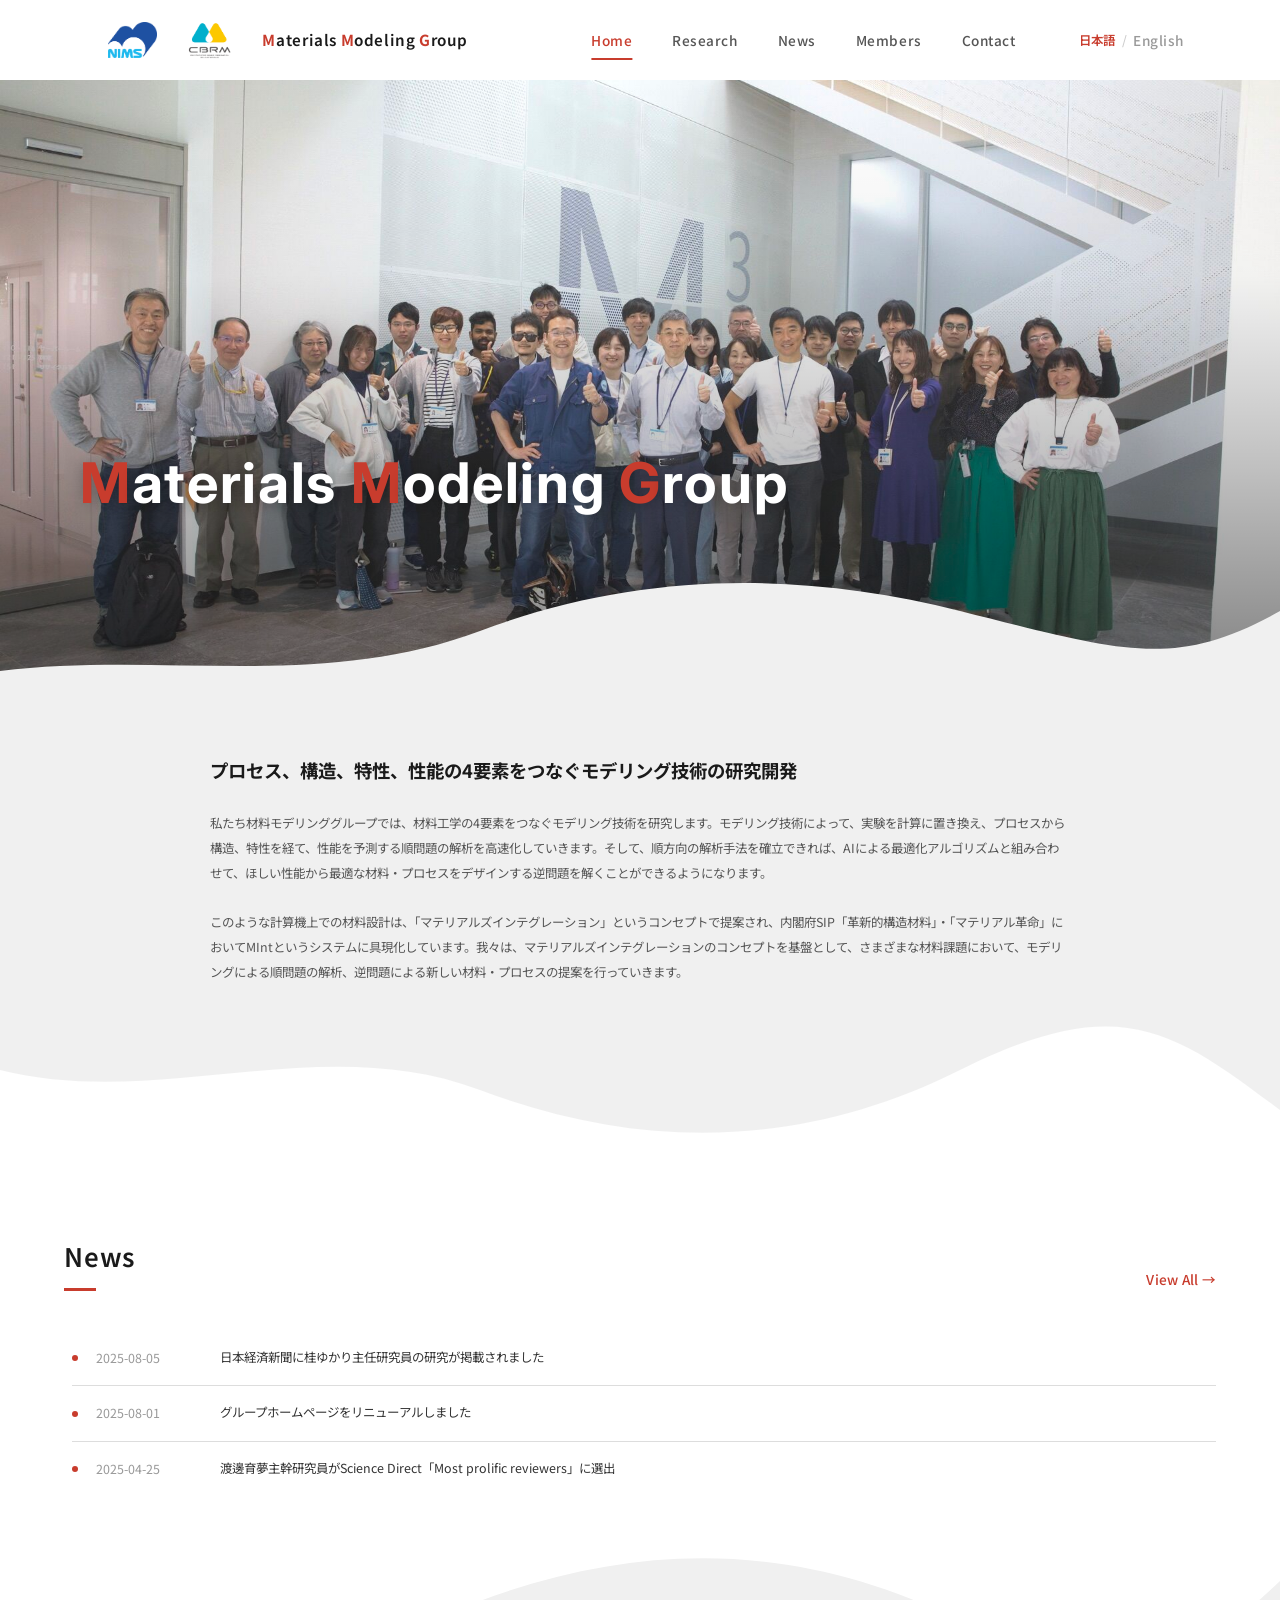
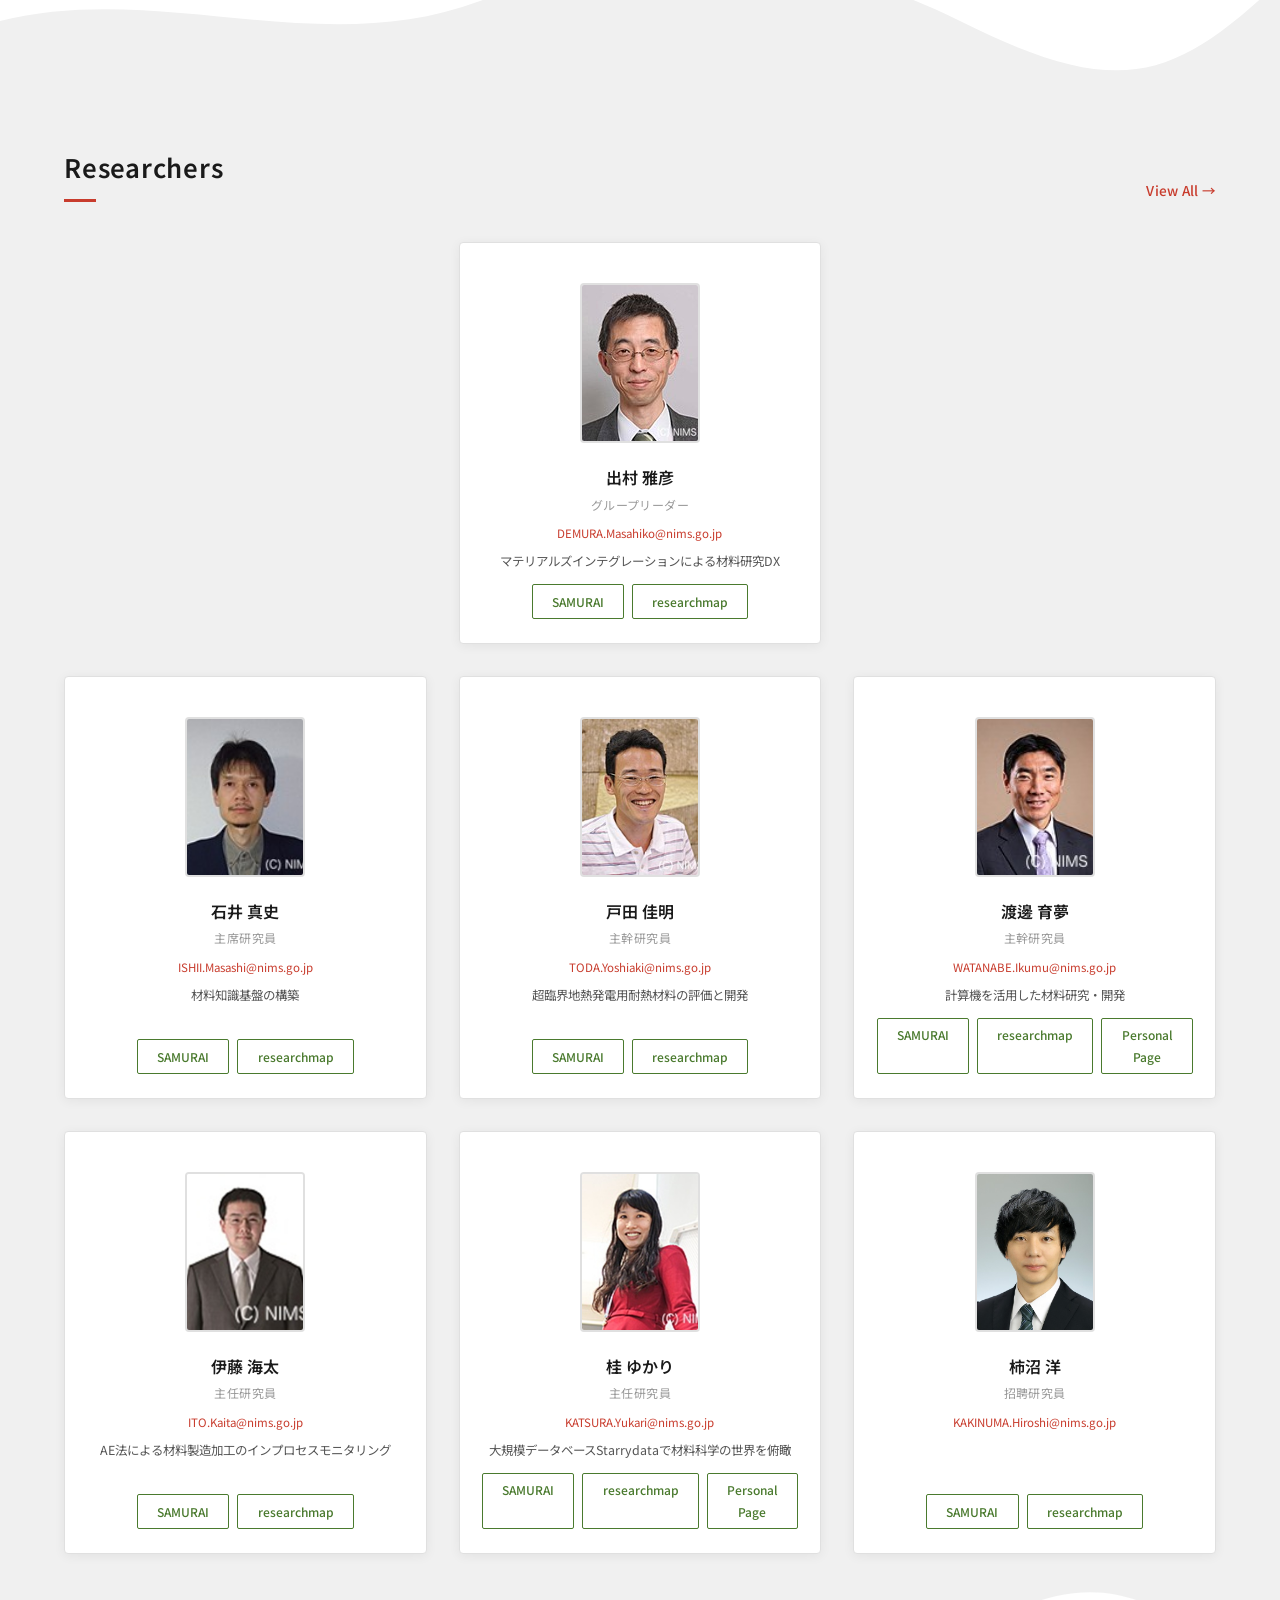
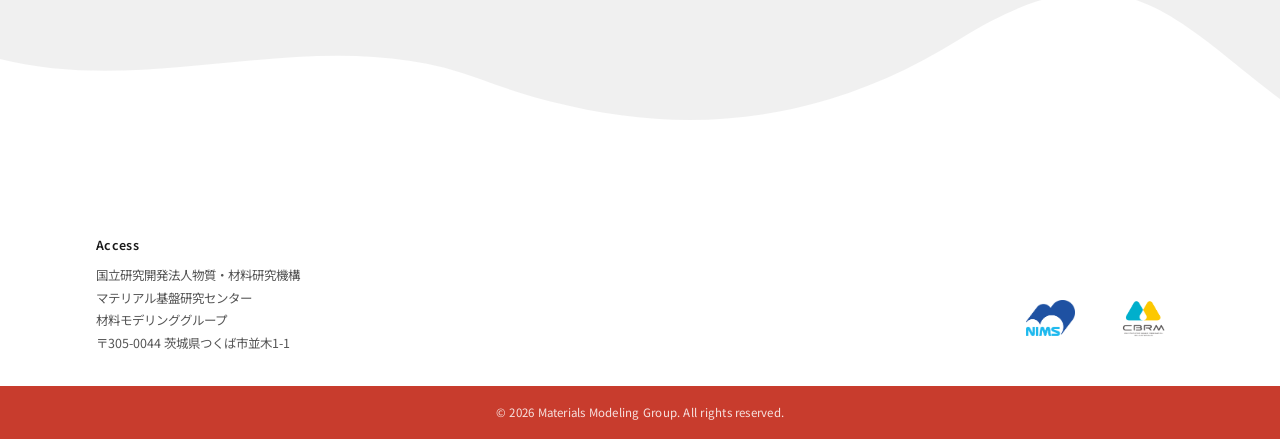
==== index.html @ 1b0d7438 "researchmapボタンに各研究者の実際のリンクを追加 - 出村雅彦、石井真史、戸田佳明、渡邊育夢、伊藤海太、桂ゆかり、柿沼洋の7名 - index.html, index-en.html, me" ====
<!DOCTYPE html>
<html lang="ja">
<head>
  <meta charset="UTF-8">
  <meta name="viewport" content="width=device-width, initial-scale=1.0">
  <title>Materials Modeling Group</title>
  <link rel="stylesheet" href="css/style.css">
</head>
<body>
  <header class="navbar">
    <div class="navbar-inner">
      <a href="index.html" class="navbar-brand">
        <div class="navbar-logos">
          <img src="images/logo_nims_20190425mark.png" alt="NIMS">
          <img src="images/cbrm_logo_tate.png" alt="CBRM">
        </div>
        <span class="navbar-brand-text"><span>M</span>aterials <span>M</span>odeling <span>G</span>roup</span>
      </a>
      <nav class="nav-links">
        <a href="index.html" class="active">Home</a>
        <a href="research.html">Research</a>
        <a href="news.html">News</a>
        <a href="members.html">Members</a>
        <a href="contact.html">Contact</a>
        <div class="lang-switcher">
          <span class="lang-active">日本語</span>
          <span class="lang-separator">/</span>
          <a href="index-en.html">English</a>
        </div>
      </nav>
      <button class="hamburger" aria-label="Menu">
        <span></span>
        <span></span>
        <span></span>
      </button>
    </div>
  </header>

  <section class="hero">
    <div class="hero-image">
      <img src="images/mmg_top.jpg" alt="Materials Modeling Group">
      <div class="hero-overlay">
        <h1 class="hero-title"><span class="accent">M</span>aterials <span class="accent">M</span>odeling <span class="accent">G</span>roup</h1>
      </div>
    </div>
    <div class="wave-divider wave-alt">
      <svg viewBox="0 0 1440 220" preserveAspectRatio="none" xmlns="http://www.w3.org/2000/svg">
        <path d="M0,160 C180,140 360,180 540,120 S900,60 1080,100 S1320,160 1440,100 L1440,220 L0,220 Z"/>
      </svg>
    </div>
  </section>

  <section class="section section-alt">
    <div class="container">
      <div class="intro-section fade-in-up">
        <h2 class="intro-heading">プロセス、構造、特性、性能の4要素をつなぐモデリング技術の研究開発</h2>
        <div class="intro-text">
          <p>私たち材料モデリンググループでは、材料工学の4要素をつなぐモデリング技術を研究します。モデリング技術によって、実験を計算に置き換え、プロセスから構造、特性を経て、性能を予測する順問題の解析を高速化していきます。そして、順方向の解析手法を確立できれば、AIによる最適化アルゴリズムと組み合わせて、ほしい性能から最適な材料・プロセスをデザインする逆問題を解くことができるようになります。</p>
          <p>このような計算機上での材料設計は、「マテリアルズインテグレーション」というコンセプトで提案され、内閣府SIP「革新的構造材料」・「マテリアル革命」においてMIntというシステムに具現化しています。我々は、マテリアルズインテグレーションのコンセプトを基盤として、さまざまな材料課題において、モデリングによる順問題の解析、逆問題による新しい材料・プロセスの提案を行っていきます。</p>
        </div>
      </div>
    </div>
    <div class="wave-divider-bottom">
      <svg viewBox="0 0 1440 220" preserveAspectRatio="none" xmlns="http://www.w3.org/2000/svg">
        <path d="M0,80 C180,120 360,40 540,100 S900,160 1080,80 S1320,40 1440,120 L1440,220 L0,220 Z" fill="#fff"/>
      </svg>
    </div>
  </section>

  <section class="section section-white">
    <div class="container">
      <div class="section-header fade-in-up">
        <h2>News</h2>
        <a href="news.html" class="more-link">View All →</a>
      </div>
      <div class="news-timeline fade-in-up">
        <div class="news-timeline-item">
          <span class="date">2025-08-05</span>
          <span class="news-title">日本経済新聞に桂ゆかり主任研究員の研究が掲載されました</span>
        </div>
        <div class="news-timeline-item">
          <span class="date">2025-08-01</span>
          <span class="news-title">グループホームページをリニューアルしました</span>
        </div>
        <div class="news-timeline-item">
          <span class="date">2025-04-25</span>
          <span class="news-title">渡邊育夢主幹研究員がScience Direct「Most prolific reviewers」に選出</span>
        </div>
      </div>
    </div>
    <div class="wave-divider-bottom">
      <svg viewBox="0 0 1440 220" preserveAspectRatio="none" xmlns="http://www.w3.org/2000/svg">
        <path d="M0,120 C180,80 360,160 540,100 S900,40 1080,120 S1320,180 1440,80 L1440,220 L0,220 Z" fill="#f0f0f0"/>
      </svg>
    </div>
  </section>

  <section class="section section-alt">
    <div class="container">
      <div class="section-header fade-in-up">
        <h2>Researchers</h2>
        <a href="members.html" class="more-link">View All →</a>
      </div>
      <div class="top-member-wrapper fade-in-up">
      <div class="top-member-leader">
        <div class="top-member-card">
          <img class="top-member-photo" src="images/出村雅彦.jpg" alt="出村 雅彦">
          <div class="top-member-body">
            <h3 class="top-member-name">出村 雅彦</h3>
            <p class="top-member-title">グループリーダー</p>
            <p class="top-member-email"><a href="mailto:DEMURA.Masahiko@nims.go.jp">DEMURA.Masahiko@nims.go.jp</a></p>
            <p class="top-member-research">マテリアルズインテグレーションによる材料研究DX</p>
            <div class="top-member-buttons">
              <a href="https://samurai.nims.go.jp/profiles/demura_masahiko" class="personal-page-btn" target="_blank">SAMURAI</a>
              <a href="https://researchmap.jp/read0003464" class="personal-page-btn" target="_blank">researchmap</a>
            </div>
          </div>
        </div>
      </div>
      <div class="top-member-grid">
        <div class="top-member-card">
          <img class="top-member-photo" src="images/石井真史.jpg" alt="石井 真史">
          <div class="top-member-body">
            <h3 class="top-member-name">石井 真史</h3>
            <p class="top-member-title">主席研究員</p>
            <p class="top-member-email"><a href="mailto:ISHII.Masashi@nims.go.jp">ISHII.Masashi@nims.go.jp</a></p>
            <p class="top-member-research">材料知識基盤の構築</p>
            <div class="top-member-buttons">
              <a href="https://samurai.nims.go.jp/profiles/ishii_masashi" class="personal-page-btn" target="_blank">SAMURAI</a>
              <a href="https://researchmap.jp/ishiimasashi" class="personal-page-btn" target="_blank">researchmap</a>
            </div>
          </div>
        </div>
        <div class="top-member-card">
          <img class="top-member-photo" src="images/戸田佳明.jpg" alt="戸田 佳明">
          <div class="top-member-body">
            <h3 class="top-member-name">戸田 佳明</h3>
            <p class="top-member-title">主幹研究員</p>
            <p class="top-member-email"><a href="mailto:TODA.Yoshiaki@nims.go.jp">TODA.Yoshiaki@nims.go.jp</a></p>
            <p class="top-member-research">超臨界地熱発電用耐熱材料の評価と開発</p>
            <div class="top-member-buttons">
              <a href="https://samurai.nims.go.jp/profiles/toda_yoshiaki" class="personal-page-btn" target="_blank">SAMURAI</a>
              <a href="https://researchmap.jp/read0080019" class="personal-page-btn" target="_blank">researchmap</a>
            </div>
          </div>
        </div>
        <div class="top-member-card">
          <img class="top-member-photo" src="images/渡邊育夢.jpg" alt="渡邊 育夢">
          <div class="top-member-body">
            <h3 class="top-member-name">渡邊 育夢</h3>
            <p class="top-member-title">主幹研究員</p>
            <p class="top-member-email"><a href="mailto:WATANABE.Ikumu@nims.go.jp">WATANABE.Ikumu@nims.go.jp</a></p>
            <p class="top-member-research">計算機を活用した材料研究・開発</p>
            <div class="top-member-buttons">
              <a href="https://samurai.nims.go.jp/profiles/watanabe_ikumu" class="personal-page-btn" target="_blank">SAMURAI</a>
              <a href="https://researchmap.jp/ikumu" class="personal-page-btn" target="_blank">researchmap</a>
              <a href="https://www.nims.go.jp/personal/ikumu/" class="personal-page-btn" target="_blank">Personal Page</a>
            </div>
          </div>
        </div>
      </div>
      <div class="top-member-grid">
        <div class="top-member-card">
          <img class="top-member-photo" src="images/伊藤海太.jpg" alt="伊藤 海太">
          <div class="top-member-body">
            <h3 class="top-member-name">伊藤 海太</h3>
            <p class="top-member-title">主任研究員</p>
            <p class="top-member-email"><a href="mailto:ITO.Kaita@nims.go.jp">ITO.Kaita@nims.go.jp</a></p>
            <p class="top-member-research">AE法による材料製造加工のインプロセスモニタリング</p>
            <div class="top-member-buttons">
              <a href="https://samurai.nims.go.jp/profiles/ito_kaita" class="personal-page-btn" target="_blank">SAMURAI</a>
              <a href="https://researchmap.jp/ito_kaita" class="personal-page-btn" target="_blank">researchmap</a>
            </div>
          </div>
        </div>
        <div class="top-member-card">
          <img class="top-member-photo" src="images/桂ゆかり.jpg" alt="桂 ゆかり">
          <div class="top-member-body">
            <h3 class="top-member-name">桂 ゆかり</h3>
            <p class="top-member-title">主任研究員</p>
            <p class="top-member-email"><a href="mailto:KATSURA.Yukari@nims.go.jp">KATSURA.Yukari@nims.go.jp</a></p>
            <p class="top-member-research">大規模データベースStarrydataで材料科学の世界を俯瞰</p>
            <div class="top-member-buttons">
              <a href="https://samurai.nims.go.jp/profiles/katsura_yukari" class="personal-page-btn" target="_blank">SAMURAI</a>
              <a href="https://researchmap.jp/ykatsura" class="personal-page-btn" target="_blank">researchmap</a>
              <a href="#" class="personal-page-btn" target="_blank">Personal Page</a>
            </div>
          </div>
        </div>
        <div class="top-member-card">
          <img class="top-member-photo" src="images/柿沼洋.jpg" alt="柿沼 洋">
          <div class="top-member-body">
            <h3 class="top-member-name">柿沼 洋</h3>
            <p class="top-member-title">招聘研究員</p>
            <p class="top-member-email"><a href="mailto:KAKINUMA.Hiroshi@nims.go.jp">KAKINUMA.Hiroshi@nims.go.jp</a></p>
            <p class="top-member-research"></p>
            <div class="top-member-buttons">
              <a href="https://samurai.nims.go.jp/profiles/kakinuma_hiroshi" class="personal-page-btn" target="_blank">SAMURAI</a>
              <a href="https://researchmap.jp/hiroshikakinuma" class="personal-page-btn" target="_blank">researchmap</a>
            </div>
          </div>
        </div>
      </div>
      </div>
    </div>
    <div class="wave-divider-bottom">
      <svg viewBox="0 0 1440 220" preserveAspectRatio="none" xmlns="http://www.w3.org/2000/svg">
        <path d="M0,100 C180,140 360,60 540,120 S900,180 1080,80 S1320,60 1440,140 L1440,220 L0,220 Z" fill="#fff"/>
      </svg>
    </div>
  </section>

  <footer class="footer">
    <div class="footer-inner">
      <div class="footer-content">
        <div class="footer-access">
          <p class="footer-access-title">Access</p>
          <p>国立研究開発法人物質・材料研究機構</p>
          <p>マテリアル基盤研究センター</p>
          <p>材料モデリンググループ</p>
          <p>〒305-0044 茨城県つくば市並木1-1</p>
        </div>
        <div class="footer-logos">
          <img src="images/logo_nims_20190425mark.png" alt="NIMS">
          <img src="images/cbrm_logo_tate.png" alt="CBRM">
        </div>
      </div>
    </div>
    <div class="footer-bottom">
      <p class="footer-copy">&copy; 2026 Materials Modeling Group. All rights reserved.</p>
    </div>
  </footer>

  <script src="js/main.js"></script>
</body>
</html>
---- css/style.css ----
/* ========================================
   Materials Modeling Group
   Black / White / Gray / Vermillion / Dark Yellow-Green
   ======================================== */

/* Google Fonts */
@import url('https://fonts.googleapis.com/css2?family=Inter:wght@300;400;500;600;700&family=Noto+Sans+JP:wght@300;400;500;600;700&display=swap');

/* Reset & Base */
* {
  box-sizing: border-box;
  margin: 0;
  padding: 0;
}

html {
  font-size: 16px;
  scroll-behavior: smooth;
  background-color: #e8e8e8;
  overflow-x: hidden;
  -webkit-text-size-adjust: 100%;
  -moz-text-size-adjust: 100%;
  text-size-adjust: 100%;
}

body {
  font-family: 'Noto Sans JP', 'Inter', sans-serif;
  line-height: 1.8;
  color: #333;
  background-color: #fff;
  min-height: 100vh;
  font-weight: 400;
  max-width: 1600px;
  margin: 0 auto;
  box-shadow: 0 0 20px rgba(0,0,0,0.08);
  overflow-x: hidden;
}

a {
  color: #c83c2d;
  text-decoration: none;
  transition: color 0.3s ease;
}

a:hover {
  color: #a02e22;
}

ul {
  list-style: none;
}

img {
  max-width: 100%;
  height: auto;
}

/* ========================================
   Top Navbar
   ======================================== */
.navbar {
  position: fixed;
  top: 0;
  left: 50%;
  transform: translateX(-50%);
  width: 100%;
  max-width: 1600px;
  z-index: 1000;
  background-color: #fff;
  transition: box-shadow 0.4s ease;
  height: 80px;
}

.navbar.scrolled {
  box-shadow: 0 2px 16px rgba(0, 0, 0, 0.1);
}

.navbar-inner {
  width: 85%;
  max-width: 1200px;
  margin: 0 auto;
  display: flex;
  align-items: center;
  justify-content: space-between;
  height: 100%;
}

.navbar-brand {
  display: flex;
  align-items: center;
  gap: 0.75rem;
  text-decoration: none;
  color: #1a1a1a;
  font-weight: 600;
  font-size: 0.95rem;
  letter-spacing: 0.04em;
}

.navbar-brand:hover {
  color: #1a1a1a;
}

.navbar-logos {
  display: flex;
  align-items: center;
  gap: 0;
}

.navbar-logos img {
  height: 60px;
  width: auto;
  /* NIMS logo guideline: 保護エリア = 短辺(height) x 20% = 12px min */
  padding: 12px;
}

.navbar-logos img:last-child {
  height: 72px;
  padding: 12px;
}

.navbar-brand-text span {
  color: #c83c2d;
  font-weight: 700;
}

.nav-links {
  display: flex;
  align-items: center;
  gap: 2.5rem;
}

.nav-links a {
  color: #555;
  text-decoration: none;
  font-size: 0.85rem;
  font-weight: 500;
  padding: 0.5rem 0;
  position: relative;
  transition: color 0.3s ease;
  letter-spacing: 0.04em;
}

.nav-links a::after {
  content: '';
  position: absolute;
  bottom: 0;
  left: 50%;
  transform: translateX(-50%);
  width: 0;
  height: 2px;
  background-color: #c83c2d;
  transition: width 0.3s ease;
}

.nav-links a:hover {
  color: #c83c2d;
  text-decoration: none;
}

.nav-links a:hover::after {
  width: 100%;
}

.nav-links a.active {
  color: #c83c2d;
}

.nav-links a.active::after {
  width: 100%;
}

/* Language Switcher */
.lang-switcher {
  display: flex;
  align-items: center;
  gap: 0.4rem;
  font-size: 0.78rem;
  font-weight: 500;
  margin-left: 1.5rem;
  white-space: nowrap;
}

.lang-switcher a {
  color: #999;
  text-decoration: none;
  transition: color 0.3s ease;
}

.lang-switcher a:hover {
  color: #c83c2d;
}

.lang-active {
  color: #c83c2d;
  font-weight: 600;
}

.lang-separator {
  color: #ccc;
}

/* Hamburger Menu */
.hamburger {
  display: none;
  flex-direction: column;
  justify-content: center;
  gap: 6px;
  width: 28px;
  height: 28px;
  cursor: pointer;
  background: none;
  border: none;
  padding: 0;
  z-index: 1001;
}

.hamburger span {
  display: block;
  width: 100%;
  height: 1.5px;
  background-color: #1a1a1a;
  transition: all 0.3s ease;
}

.hamburger.active span:nth-child(1) {
  transform: translateY(7.5px) rotate(45deg);
}

.hamburger.active span:nth-child(2) {
  opacity: 0;
}

.hamburger.active span:nth-child(3) {
  transform: translateY(-7.5px) rotate(-45deg);
}

/* ========================================
   Hero Section
   ======================================== */
.hero {
  width: 100%;
  margin-top: 80px;
  position: relative;
}

.hero-image {
  width: 100%;
  position: relative;
  height: 75vh;
  max-height: 650px;
  min-height: 420px;
  background-color: #e0e0e0;
  overflow: hidden;
}

.hero-image > img {
  width: 100%;
  height: 100%;
  object-fit: cover;
  display: block;
}

.hero-overlay {
  position: absolute;
  top: 0;
  left: 0;
  right: 0;
  bottom: 0;
  display: flex;
  flex-direction: column;
  justify-content: flex-end;
  background: linear-gradient(
    to top,
    rgba(0, 0, 0, 0.55) 0%,
    rgba(0, 0, 0, 0.25) 40%,
    rgba(0, 0, 0, 0.05) 70%,
    transparent 100%
  );
  pointer-events: none;
  padding: 4rem 5rem 11rem;
}

.hero-title {
  color: #fff;
  font-family: 'Inter', 'Noto Sans JP', sans-serif;
  font-size: 3.5rem;
  font-weight: 700;
  letter-spacing: 0.03em;
  text-shadow: 0 2px 16px rgba(0, 0, 0, 0.3);
  margin-bottom: 1.25rem;
}

.hero-title .accent {
  color: #c83c2d;
}

.hero-catchphrase {
  border-left: 3px solid rgba(255, 255, 255, 0.6);
  padding-left: 1.5rem;
}

.hero-catchphrase p {
  color: rgba(255, 255, 255, 0.95);
  font-size: 1.1rem;
  font-weight: 400;
  text-shadow: 0 1px 8px rgba(0, 0, 0, 0.25);
  line-height: 1.8;
  letter-spacing: 0.04em;
}

/* Hero wave — overlaps onto the hero */
.hero .wave-divider {
  position: absolute;
  bottom: -1px;
  left: 0;
  right: 0;
  z-index: 2;
  line-height: 0;
}

/* ========================================
   Container
   ======================================== */
.container {
  width: 90%;
  max-width: 1300px;
  margin: 0 auto;
}

/* ========================================
   Sections
   ======================================== */
.section {
  padding: 1.5rem 0 14rem;
  position: relative;
  overflow: hidden;
}

.section-alt {
  background-color: #f0f0f0;
}

.section-accent {
  background-color: #c83c2d;
}

.section-accent .section-header h2 {
  color: #fff;
}

.section-accent .section-header h2::after {
  background-color: #fff;
}

.section-accent .more-link {
  color: rgba(255,255,255,0.85);
}

.section-accent .more-link:hover {
  color: #fff;
}

.section-white {
  background-color: #fff;
}

.section-header {
  display: flex;
  justify-content: space-between;
  align-items: flex-end;
  margin-bottom: 2.5rem;
}

.section-header h2 {
  color: #1a1a1a;
  font-size: 1.6rem;
  font-weight: 600;
  position: relative;
  padding-bottom: 0.75rem;
  letter-spacing: 0.03em;
}

.section-header h2::after {
  content: '';
  position: absolute;
  bottom: 0;
  left: 0;
  width: 32px;
  height: 3px;
  background-color: #c83c2d;
}

.more-link {
  color: #c83c2d;
  font-size: 0.85rem;
  font-weight: 500;
  transition: opacity 0.3s ease;
  display: inline-flex;
  align-items: center;
  gap: 0.3rem;
  letter-spacing: 0.02em;
}

.more-link:hover {
  opacity: 0.7;
}

/* ========================================
   Wave Dividers — large dramatic curves
   ======================================== */
.wave-divider {
  position: relative;
  width: 100%;
  overflow: hidden;
  line-height: 0;
  background-color: transparent;
}

.wave-divider svg {
  display: block;
  width: 100%;
  height: 220px;
}

.wave-divider.wave-alt svg path {
  fill: #f0f0f0;
}

.wave-divider.wave-white svg path {
  fill: #fff;
}

/* Section bottom waves */
.section .wave-divider-bottom {
  position: absolute;
  bottom: -1px;
  left: 0;
  right: 0;
  z-index: 2;
  line-height: 0;
}

.section .wave-divider-bottom svg {
  display: block;
  width: 100%;
  height: 220px;
}

/* Footer top wave */
.footer-wave {
  position: relative;
  width: 100%;
  overflow: hidden;
  line-height: 0;
  margin-bottom: -1px;
  background-color: #fff;
}

.footer-wave svg {
  display: block;
  width: 100%;
  height: 220px;
}

.footer-wave svg path {
  fill: #c83c2d;
}

/* ========================================
   Intro Section
   ======================================== */
.intro-section {
  max-width: min(860px, 100%);
  margin: 0 auto;
}

.intro-keywords {
  display: grid;
  grid-template-columns: repeat(4, 1fr);
  gap: 1.25rem;
  margin-bottom: 3rem;
}

.keyword-card {
  background-color: #fff;
  border-radius: 4px;
  padding: 2rem 1rem;
  text-align: center;
  box-shadow: 0 2px 12px rgba(0, 0, 0, 0.06);
  transition: transform 0.4s ease, box-shadow 0.4s ease;
  border: 1px solid #e0e0e0;
}

.section-alt .keyword-card {
  background-color: #fff;
}

.section-white .keyword-card {
  background-color: #f0f0f0;
  border-color: transparent;
}

.keyword-card:hover {
  transform: translateY(-6px);
  box-shadow: 0 12px 32px rgba(0, 0, 0, 0.1);
}

.keyword-icon {
  font-size: 1.75rem;
  margin-bottom: 0.75rem;
  display: block;
  color: #4a7a2e;
}

.keyword-card h3 {
  font-size: 0.9rem;
  font-weight: 600;
  color: #1a1a1a;
  letter-spacing: 0.04em;
}

.intro-heading {
  font-size: 1.15rem;
  font-weight: 700;
  color: #1a1a1a;
  margin-bottom: 1.5rem;
  line-height: 1.8;
}

.intro-text {
  line-height: 2;
  text-align: left;
}

.intro-text p {
  margin-bottom: 1.5rem;
  color: #555;
  font-size: 0.78rem;
}

.intro-text p:last-child {
  margin-bottom: 0;
}

/* ========================================
   News - Timeline Style
   ======================================== */
.news-timeline {
  padding-left: 0.5rem;
}

.news-timeline-item {
  display: flex;
  align-items: flex-start;
  gap: 1.5rem;
  padding: 1rem 0;
  border-bottom: 1px solid #ddd;
  position: relative;
  padding-left: 1.5rem;
  transition: background-color 0.3s ease;
}

.news-timeline-item::before {
  content: '';
  position: absolute;
  left: 0;
  top: 50%;
  transform: translateY(-50%);
  width: 6px;
  height: 6px;
  background-color: #c83c2d;
  border-radius: 50%;
}

.news-timeline-item:last-child {
  border-bottom: none;
}

.news-timeline-item:hover {
  background-color: #f5f5f5;
}

.news-timeline-item .date {
  color: #999;
  font-size: 0.78rem;
  min-width: 100px;
  font-weight: 400;
}

.news-timeline-item .news-title {
  color: #333;
  font-size: 0.78rem;
  line-height: 1.7;
}

.news-timeline-item:hover .news-title {
  color: #c83c2d;
}

/* ========================================
   Top Page Members - square photos, cards
   ======================================== */
.top-member-leader {
  display: flex;
  justify-content: center;
  margin-bottom: 2rem;
}

.top-member-leader .top-member-card {
  width: calc(100% / 3 - 1.34rem);
}

.top-member-grid {
  display: grid;
  grid-template-columns: repeat(3, 1fr);
  gap: 2rem;
  margin-bottom: 2rem;
}

.top-member-grid:last-child {
  margin-bottom: 0;
}

.top-member-card {
  background-color: #fff;
  border-radius: 4px;
  box-shadow: 0 2px 12px rgba(0, 0, 0, 0.06);
  overflow: hidden;
  transition: transform 0.4s ease, box-shadow 0.4s ease;
  display: flex;
  flex-direction: column;
  align-items: center;
  padding: 2.5rem 1.5rem 1.5rem;
  text-align: center;
  border: 1px solid #e0e0e0;
}

.section-alt .top-member-card {
  background-color: #fff;
}

.top-member-card:hover {
  transform: translateY(-6px);
  box-shadow: 0 16px 40px rgba(0, 0, 0, 0.1);
}

.top-member-photo {
  width: 120px;
  height: 160px;
  border-radius: 4px;
  object-fit: cover;
  object-position: top;
  display: block;
  border: 2px solid #e0e0e0;
  margin-bottom: 1.25rem;
  transition: border-color 0.4s ease;
}

.top-member-card:hover .top-member-photo {
  border-color: #4a7a2e;
}

.top-member-body {
  display: flex;
  flex-direction: column;
  align-items: center;
  flex: 1;
  width: 100%;
}

.top-member-name {
  font-size: 1rem;
  font-weight: 600;
  color: #1a1a1a;
  margin-bottom: 0.1rem;
}

.top-member-title {
  font-size: 0.75rem;
  color: #999;
  margin-bottom: 0.5rem;
  font-weight: 400;
  letter-spacing: 0.03em;
}

.top-member-email {
  font-size: 0.72rem;
  color: #888;
  margin-bottom: 0.5rem;
}

.top-member-research {
  font-size: 0.78rem;
  color: #555;
  line-height: 1.6;
  margin-bottom: 0.75rem;
  flex: 1;
}

.top-member-buttons {
  display: flex;
  gap: 0.5rem;
  justify-content: center;
}

.personal-page-btn {
  display: inline-block;
  background-color: transparent;
  color: #4a7a2e;
  padding: 0.35rem 1.2rem;
  border-radius: 2px;
  font-size: 0.75rem;
  font-weight: 500;
  text-decoration: none;
  transition: all 0.3s ease;
  border: 1px solid #4a7a2e;
}

.personal-page-btn:hover {
  background-color: #4a7a2e;
  color: #fff;
  text-decoration: none;
}

/* ========================================
   Page Header (subpages)
   ======================================== */
.page-header {
  padding-top: calc(80px + 3.5rem);
  padding-bottom: 2.5rem;
}

.page-header h1 {
  color: #1a1a1a;
  font-size: 1.8rem;
  font-weight: 600;
  margin-bottom: 0.5rem;
  position: relative;
  padding-bottom: 0.75rem;
  letter-spacing: 0.03em;
}

.page-header h1::after {
  content: '';
  position: absolute;
  bottom: 0;
  left: 0;
  width: 40px;
  height: 3px;
  background-color: #c83c2d;
}

.page-header p {
  color: #888;
  font-size: 0.9rem;
  margin-top: 0.75rem;
  font-weight: 400;
}

/* ========================================
   News List (news.html)
   ======================================== */
.news-list {
  display: flex;
  flex-direction: column;
  gap: 1.25rem;
}

.news-card {
  background-color: #fff;
  border-radius: 4px;
  box-shadow: 0 2px 12px rgba(0, 0, 0, 0.06);
  padding: 1.75rem 2rem;
  transition: transform 0.3s ease, box-shadow 0.3s ease;
  border: 1px solid #e0e0e0;
}

.news-card:hover {
  transform: translateY(-3px);
  box-shadow: 0 12px 32px rgba(0, 0, 0, 0.1);
}

.news-header {
  display: flex;
  justify-content: space-between;
  align-items: center;
  margin-bottom: 0.5rem;
}

.news-card h2 {
  color: #1a1a1a;
  font-size: 1.05rem;
  font-weight: 600;
  margin: 0.5rem 0;
  line-height: 1.6;
}

.category {
  display: inline-block;
  background-color: #c83c2d;
  color: white;
  padding: 0.2rem 0.85rem;
  border-radius: 2px;
  font-size: 0.7rem;
  font-weight: 500;
  letter-spacing: 0.03em;
}

.date {
  color: #999;
  font-size: 0.78rem;
  font-weight: 400;
}

.preview {
  color: #666;
  font-size: 0.78rem;
  line-height: 1.7;
  margin-top: 0.5rem;
}

/* ========================================
   Members Page (members.html)
   ======================================== */
.member-section {
  margin-bottom: 3rem;
}

.member-section-title {
  color: #1a1a1a;
  font-size: 1.05rem;
  font-weight: 600;
  padding-bottom: 0.6rem;
  border-bottom: 1px solid #ddd;
  margin-bottom: 1.5rem;
  position: relative;
  letter-spacing: 0.03em;
}

.member-section-title::before {
  content: '';
  position: absolute;
  bottom: -1px;
  left: 0;
  width: 28px;
  height: 3px;
  background-color: #c83c2d;
}

.member-list {
  display: flex;
  flex-direction: column;
  gap: 1.5rem;
}

.member-entry {
  display: flex;
  gap: 2rem;
  padding: 1.75rem;
  background-color: #fff;
  border-radius: 4px;
  box-shadow: 0 2px 12px rgba(0, 0, 0, 0.04);
  transition: box-shadow 0.4s ease;
  border: 1px solid #e0e0e0;
}

.member-entry:hover {
  box-shadow: 0 8px 28px rgba(0, 0, 0, 0.08);
}

.member-photo {
  width: 120px;
  height: 160px;
  object-fit: cover;
  object-position: top;
  border-radius: 4px;
  flex-shrink: 0;
  transition: transform 0.4s ease;
}

.member-entry:hover .member-photo {
  transform: scale(1.02);
}

.member-info {
  flex: 1;
  display: flex;
  flex-direction: column;
}

.member-name {
  color: #1a1a1a;
  font-size: 1rem;
  font-weight: 600;
  margin-bottom: 0.1rem;
}

.member-photo-area {
  display: flex;
  flex-direction: column;
  align-items: center;
  flex-shrink: 0;
}

.member-photo-area .email {
  font-size: 0.68rem;
  color: #888;
  text-align: center;
  margin-top: 0.4rem;
  word-break: break-all;
  line-height: 1.3;
}

.member-photo-area .email::before {
  content: '';
  display: inline-block;
  width: 0.72rem;
  height: 0.72rem;
  margin-right: 0.2rem;
  vertical-align: middle;
  background-image: url("data:image/svg+xml,%3Csvg xmlns='http://www.w3.org/2000/svg' viewBox='0 0 24 24' fill='none' stroke='%23888' stroke-width='2'%3E%3Crect x='2' y='4' width='20' height='16' rx='2'/%3E%3Cpath d='M22 4L12 13 2 4'/%3E%3C/svg%3E");
  background-size: contain;
  background-repeat: no-repeat;
}

.member-info .samurai-btn {
  display: inline-block;
  background-color: transparent;
  color: #4a7a2e;
  padding: 0.3rem 1.2rem;
  border-radius: 2px;
  font-size: 0.75rem;
  font-weight: 500;
  text-decoration: none;
  margin-bottom: 0.75rem;
  margin-right: 0.5rem;
  transition: all 0.3s ease;
  border: 1px solid #4a7a2e;
}

.member-info .samurai-btn:hover {
  background-color: #4a7a2e;
  color: #fff;
  text-decoration: none;
}

.member-info .personal-page-btn {
  margin-bottom: 0.75rem;
}

.member-info .research-title {
  color: #333;
  font-size: 0.78rem;
  font-weight: 500;
  margin-bottom: 0;
  line-height: 1.4;
}

.member-info .keywords {
  color: #999;
  font-size: 0.78rem;
  line-height: 1.4;
}


.member-additional-roles {
  font-size: 0.78rem;
  color: #888;
  font-weight: 400;
  margin-bottom: 0.6rem;
  line-height: 1.4;
}

.member-additional-roles:empty {
  display: none;
}

.member-buttons {
  display: flex;
  gap: 0.5rem;
  margin-top: auto;
  align-self: flex-end;
  padding-top: 0.75rem;
  align-items: center;
}

.member-buttons .samurai-btn,
.member-buttons .researchmap-btn,
.member-buttons .personal-page-btn {
  margin: 0;
}

.member-info .researchmap-btn {
  display: inline-block;
  background-color: transparent;
  color: #4a7a2e;
  padding: 0.3rem 1.2rem;
  border-radius: 2px;
  font-size: 0.75rem;
  font-weight: 500;
  text-decoration: none;
  transition: all 0.3s ease;
  border: 1px solid #4a7a2e;
}

.member-info .researchmap-btn:hover {
  background-color: #4a7a2e;
  color: #fff;
  text-decoration: none;
}

/* Compact Member Grid */
.compact-member-grid {
  display: grid;
  grid-template-columns: repeat(4, 1fr);
  gap: 1.5rem;
}

.compact-member-item {
  text-align: center;
  background-color: #fff;
  border-radius: 4px;
  padding: 1.75rem 1rem;
  box-shadow: 0 2px 12px rgba(0, 0, 0, 0.04);
  transition: transform 0.4s ease, box-shadow 0.4s ease;
  border: 1px solid #e0e0e0;
}

.compact-member-item:hover {
  transform: translateY(-5px);
  box-shadow: 0 12px 32px rgba(0, 0, 0, 0.1);
}

.compact-member-photo {
  width: 90px;
  height: 110px;
  border-radius: 4px;
  object-fit: cover;
  object-position: top;
  border: 2px solid #e0e0e0;
  display: block;
  margin: 0 auto 0.75rem;
  transition: border-color 0.4s ease;
}

.compact-member-item:hover .compact-member-photo {
  border-color: #4a7a2e;
}

.compact-member-name {
  font-size: 0.85rem;
  font-weight: 600;
  color: #1a1a1a;
  line-height: 1.4;
}

.compact-member-name span {
  font-size: 0.75rem;
  font-weight: 400;
  color: #999;
}

.inline-title-grid {
  display: grid;
  grid-template-columns: repeat(4, 1fr);
  gap: 1.5rem;
}

.inline-title-span2 {
  grid-column: span 2;
}

.member-grid-2col {
  display: grid;
  grid-template-columns: repeat(2, 1fr);
  gap: 1.5rem;
}

.member-title-label {
  font-size: 0.78rem;
  color: #999;
  font-weight: 400;
  letter-spacing: 0.03em;
  margin-bottom: 0.6rem;
  line-height: 1.4;
}

.member-subsection-title {
  font-size: 0.95rem;
  font-weight: 600;
  color: #1a1a1a;
  margin-top: 2rem;
  margin-bottom: 0.75rem;
  padding-left: 0.5rem;
  border-left: 3px solid #c83c2d;
}

.member-bullet-list {
  list-style: disc;
  padding-left: 1.5rem;
  margin-top: 0.75rem;
  line-height: 2.2;
  color: #555;
  font-size: 0.78rem;
}

/* ========================================
   Members2 - Researcher Block
   ======================================== */
.researcher-block {
  margin-bottom: 3.5rem;
  border-left: 3px solid #c83c2d;
  padding-left: 1.5rem;
}

.researcher-lead {
  display: flex;
  gap: 1.5rem;
  margin-bottom: 0.75rem;
}

.researcher-lead-photo {
  width: 120px;
  height: 155px;
  object-fit: cover;
  object-position: top;
  border-radius: 4px;
  border: 2px solid #e0e0e0;
  flex-shrink: 0;
  transition: border-color 0.4s ease;
}

.researcher-block:hover .researcher-lead-photo {
  border-color: #4a7a2e;
}

.researcher-lead-info {
  flex: 1;
}

.researcher-lead-name {
  font-size: 1.1rem;
  font-weight: 600;
  color: #1a1a1a;
  margin-bottom: 0.15rem;
}

.researcher-lead-title {
  font-size: 0.78rem;
  color: #999;
  margin-bottom: 0.4rem;
  font-weight: 400;
  letter-spacing: 0.03em;
}

.researcher-lead-email {
  font-size: 0.78rem;
  color: #888;
  margin-bottom: 0.3rem;
}

.researcher-lead-info .samurai-btn {
  display: inline-block;
  background-color: transparent;
  color: #4a7a2e;
  padding: 0.3rem 1.2rem;
  border-radius: 2px;
  font-size: 0.75rem;
  font-weight: 500;
  text-decoration: none;
  margin-bottom: 0.75rem;
  margin-right: 0.5rem;
  transition: all 0.3s ease;
  border: 1px solid #4a7a2e;
}

.researcher-lead-info .samurai-btn:hover {
  background-color: #4a7a2e;
  color: #fff;
  text-decoration: none;
}

.researcher-lead-info .personal-page-btn {
  margin-bottom: 0.75rem;
}

.researcher-lead-research {
  font-size: 0.78rem;
  font-weight: 500;
  color: #333;
  margin-bottom: 0.15rem;
}

.researcher-lead-keywords {
  font-size: 0.78rem;
  color: #999;
  line-height: 1.6;
}

.team-members {
  display: grid;
  grid-template-columns: repeat(3, 1fr);
  gap: 1rem;
}

.team-member-entry {
  display: flex;
  gap: 0.75rem;
  align-items: center;
  padding: 0.5rem;
  border: 1px solid #e0e0e0;
  border-radius: 4px;
  transition: box-shadow 0.3s ease;
}

.team-member-entry:hover {
  box-shadow: 0 4px 16px rgba(0, 0, 0, 0.06);
}

.team-member-photo {
  width: 80px;
  height: 100px;
  object-fit: cover;
  object-position: top;
  border-radius: 4px;
  border: 1px solid #e0e0e0;
  flex-shrink: 0;
}

.team-member-info {
  flex: 1;
}

.team-member-name {
  font-size: 0.9rem;
  font-weight: 600;
  color: #1a1a1a;
  line-height: 1.4;
}

.team-member-name span {
  font-weight: 400;
  color: #999;
}

.team-member-title {
  font-size: 0.78rem;
  color: #999;
  margin-top: 0.1rem;
}

/* ========================================
   Research Page
   ======================================== */
.research-intro {
  max-width: min(860px, 100%);
  margin: 0 auto;
  line-height: 2;
}

.research-intro p {
  margin-bottom: 1.5rem;
  color: #555;
  font-size: 0.78rem;
}

.research-intro p:last-child {
  margin-bottom: 0;
}

/* ========================================
   Contact Form
   ======================================== */
.contact-form {
  max-width: 600px;
  margin: 0 auto;
}

.form-card {
  background-color: #fff;
  padding: 2.5rem;
  border-radius: 4px;
  box-shadow: 0 2px 12px rgba(0, 0, 0, 0.06);
  border: 1px solid #e0e0e0;
}

.form-group {
  margin-bottom: 1.5rem;
}

.form-group label {
  display: block;
  margin-bottom: 0.5rem;
  color: #1a1a1a;
  font-weight: 500;
  font-size: 0.85rem;
  letter-spacing: 0.02em;
}

.form-group input,
.form-group textarea {
  width: 100%;
  padding: 0.85rem 1rem;
  border: 1px solid #ccc;
  border-radius: 2px;
  font-size: 0.92rem;
  font-family: inherit;
  transition: border-color 0.3s ease, box-shadow 0.3s ease;
  background-color: #fafafa;
}

.form-group input:focus,
.form-group textarea:focus {
  outline: none;
  border-color: #4a7a2e;
  box-shadow: 0 0 0 3px rgba(74, 122, 46, 0.12);
  background-color: #fff;
}

.form-group textarea {
  resize: vertical;
  min-height: 140px;
}

.form-group input.error,
.form-group textarea.error {
  border-color: #c83c2d;
}

.error-message {
  color: #c83c2d;
  font-size: 0.78rem;
  margin-top: 0.5rem;
}

.btn-primary {
  width: 100%;
  padding: 0.9rem;
  background-color: #c83c2d;
  color: white;
  border: none;
  border-radius: 2px;
  font-size: 0.95rem;
  font-weight: 600;
  cursor: pointer;
  transition: background-color 0.3s ease, transform 0.2s ease;
  font-family: inherit;
  letter-spacing: 0.04em;
}

.btn-primary:hover {
  background-color: #a02e22;
  transform: translateY(-1px);
}

.btn-primary:active {
  transform: translateY(0);
}

.success-message {
  text-align: center;
  padding: 3rem 2rem;
}

.success-message h2 {
  color: #4a7a2e;
  margin-bottom: 1rem;
  font-size: 1.2rem;
}

.success-message p {
  color: #888;
  margin-bottom: 2rem;
}

/* ========================================
   Modal
   ======================================== */
.modal-overlay {
  position: fixed;
  top: 0;
  left: 0;
  right: 0;
  bottom: 0;
  background-color: rgba(0, 0, 0, 0.5);
  display: flex;
  justify-content: center;
  align-items: center;
  z-index: 2000;
  padding: 1rem;
}

.modal {
  background-color: white;
  padding: 2.5rem;
  border-radius: 4px;
  max-width: 600px;
  width: 100%;
  max-height: 80vh;
  overflow-y: auto;
  position: relative;
  box-shadow: 0 24px 64px rgba(0, 0, 0, 0.2);
}

.modal-close {
  position: absolute;
  top: 1rem;
  right: 1rem;
  background: none;
  border: none;
  font-size: 1.5rem;
  cursor: pointer;
  color: #999;
  transition: color 0.3s ease;
}

.modal-close:hover {
  color: #1a1a1a;
}

.modal h2 {
  color: #1a1a1a;
  margin: 1rem 0;
}

.modal .content {
  color: #555;
  line-height: 1.8;
}

.hidden {
  display: none !important;
}

/* ========================================
   Footer - dark black
   ======================================== */
.footer {
  background-color: #fff;
  color: #555;
  padding: 3.5rem 0 0;
  font-size: 0.78rem;
}

.footer-inner {
  width: 85%;
  max-width: 1100px;
  margin: 0 auto;
}

.footer-content {
  display: flex;
  justify-content: space-between;
  align-items: flex-end;
  margin-bottom: 2rem;
}

.footer-access {
  color: #555;
  line-height: 1.8;
}

.footer-access-title {
  font-size: 0.78rem;
  font-weight: 600;
  color: #1a1a1a;
  margin-bottom: 0.5rem;
  letter-spacing: 0.03em;
}

.footer-logos {
  display: flex;
  gap: 1rem;
  align-items: center;
}

.footer-logos img {
  height: 60px;
  width: auto;
  transition: opacity 0.3s ease;
  padding: 12px;
}

.footer-logos img:last-child {
  height: 72px;
  padding: 12px;
}

.footer-logos img:hover {
  opacity: 1;
}

.footer-bottom {
  background-color: #c83c2d;
  margin-top: 2rem;
  padding: 1rem 0;
}

.footer-copy {
  text-align: center;
  font-size: 0.72rem;
  color: rgba(255,255,255,0.85);
  letter-spacing: 0.02em;
}

/* ========================================
   Scroll Animation
   ======================================== */
.fade-in-up {
  opacity: 0;
  transform: translateY(24px);
  transition: opacity 0.7s ease-out, transform 0.7s ease-out;
}

.fade-in-up.visible {
  opacity: 1;
  transform: translateY(0);
}

/* ========================================
   Responsive Design
   ======================================== */
@media (max-width: 1024px) {
  .top-member-grid {
    grid-template-columns: repeat(3, 1fr);
  }

  .intro-keywords {
    grid-template-columns: repeat(2, 1fr);
  }

  .intro-text p {
    font-size: 0.78rem;
  }
}

@media (max-width: 768px) {
  /* Navbar mobile */
  .nav-links {
    display: none;
    position: fixed;
    top: 86px;
    left: 0;
    right: 0;
    background-color: #fff;
    flex-direction: column;
    padding: 1.5rem 2.5rem 2rem;
    gap: 0;
    box-shadow: 0 8px 24px rgba(0, 0, 0, 0.1);
  }

  .nav-links.open {
    display: flex;
  }

  .nav-links a {
    padding: 1rem 0;
    border-bottom: 1px solid #eee;
    font-size: 0.95rem;
  }

  .nav-links a::after {
    display: none;
  }

  .nav-links > :last-child {
    border-bottom: none;
  }

  .hamburger {
    display: flex;
  }

  /* Navbar — stack logos above group name on tablet */
  .navbar {
    height: auto;
    padding: 0.5rem 0;
  }

  .navbar-brand {
    flex-direction: column;
    align-items: flex-start;
    gap: 0.15rem;
  }

  .navbar-logos img {
    height: 56px;
    padding: 11px;
  }

  .navbar-logos img:last-child {
    height: 68px;
    padding: 11px;
  }


  /* Hero */
  .hero {
    margin-top: 86px;
  }

  .hero-image {
    height: 50vh;
    min-height: 300px;
  }

  .hero-overlay {
    padding: 2rem 2rem 7rem;
  }

  .hero-title {
    font-size: 2.25rem;
  }

  .hero-catchphrase p {
    font-size: 0.92rem;
  }

  /* Sections */
  .section {
    padding: 1rem 0 9rem;
  }

  /* Waves — smaller on tablet */
  .wave-divider svg,
  .section .wave-divider-bottom svg,
  .footer-wave svg {
    height: 120px;
  }

  .container {
    width: 90%;
  }

  .intro-text p {
    font-size: 0.78rem;
  }

  /* Members */
  .top-member-grid {
    grid-template-columns: repeat(3, 1fr);
    gap: 0.75rem;
  }

  .member-grid-2col {
    grid-template-columns: repeat(3, 1fr);
    gap: 0.4rem;
  }

  .member-entry {
    flex-direction: column;
    gap: 0.2rem;
    padding: 0.3rem;
    align-items: center;
    text-align: center;
    overflow: hidden;
  }

  .member-photo {
    width: 50px;
    height: 65px;
  }

  .member-name {
    font-size: 0.55rem;
    line-height: 1.2;
    margin-bottom: 0;
    overflow-wrap: break-word;
    word-break: break-word;
    max-width: 100%;
  }

  .member-title-label {
    font-size: 0.45rem;
    margin-bottom: 0.1rem;
  }

  .member-photo-area .email,
  .member-info .research-title,
  .member-info .keywords {
    display: none;
  }

  .member-photo-area {
    align-items: center;
  }

  .member-info .samurai-btn,
  .member-info .personal-page-btn,
  .member-info .researchmap-btn {
    font-size: 0.45rem;
    padding: 0.1rem 0.4rem;
    margin-bottom: 0;
    margin-right: 0;
  }

  .member-info {
    flex: 1;
    display: flex;
    flex-direction: column;
    width: 100%;
  }

  .member-buttons {
    align-self: center;
    margin-top: auto;
    padding-top: 0.1rem;
    flex-wrap: wrap;
    justify-content: center;
    gap: 0.2rem;
  }

  .member-additional-roles {
    display: none;
  }

  .lang-switcher {
    margin-left: 0;
    padding: 1rem 0;
    justify-content: center;
    font-size: 0.95rem;
    border-bottom: none;
  }

  .member-section {
    margin-bottom: 1.5rem;
  }

  .member-section-title {
    font-size: 0.8rem;
    margin-bottom: 0.5rem;
  }

  .compact-member-grid {
    grid-template-columns: repeat(2, 1fr);
  }

  .inline-title-grid {
    grid-template-columns: 1fr;
    gap: 0.5rem;
  }

  .inline-title-span2 {
    grid-column: span 1;
  }

  /* News */
  .news-timeline-item {
    flex-direction: column;
    gap: 0.25rem;
  }

  .news-timeline-item .date {
    min-width: auto;
  }

  /* Footer */
  .footer-content {
    flex-direction: column;
    align-items: flex-start;
    gap: 1.5rem;
  }

  .footer-logos {
    align-self: flex-end;
  }

  /* Page header */
  .page-header {
    padding-top: calc(86px + 2rem);
  }

  /* Section header */
  .section-header {
    flex-direction: column;
    gap: 0.75rem;
    align-items: flex-start;
  }
}

@media (max-width: 480px) {
  .top-member-grid {
    grid-template-columns: repeat(3, 1fr);
    gap: 0.3rem;
    margin-bottom: 0.3rem;
  }

  .top-member-leader {
    margin-bottom: 0.3rem;
  }

  .top-member-leader .top-member-card {
    width: calc(100% / 3 - 0.2rem);
  }

  .top-member-card {
    padding: 0.3rem 0.2rem 0.3rem;
  }

  .top-member-photo {
    width: 50px;
    height: 65px;
    margin-bottom: 0.15rem;
  }

  .top-member-name {
    font-size: 0.6rem;
    white-space: nowrap;
    margin-bottom: 0;
  }

  .top-member-title {
    font-size: 0.5rem;
    margin-bottom: 0.1rem;
  }

  .top-member-email {
    display: none;
  }

  .top-member-research {
    font-size: 0.5rem;
    line-height: 1.3;
    margin-bottom: 0.1rem;
  }

  .personal-page-btn {
    font-size: 0.45rem;
    padding: 0.1rem 0.4rem;
  }

  .top-member-buttons {
    flex-direction: column;
    gap: 0.1rem;
  }

  .intro-keywords {
    grid-template-columns: repeat(2, 1fr);
    gap: 0.75rem;
  }

  .compact-member-grid {
    grid-template-columns: repeat(2, 1fr);
  }

  .intro-text p {
    font-size: 0.78rem;
  }

  /* Waves — smaller on mobile */
  .wave-divider svg,
  .section .wave-divider-bottom svg,
  .footer-wave svg {
    height: 70px;
  }

  .form-card {
    padding: 1.5rem;
  }

  /* Navbar — stack logos above group name */
  .navbar {
    height: auto;
    padding: 0.5rem 0;
  }

  .navbar-inner {
    padding: 0 1rem;
    width: 100%;
  }

  .navbar-brand {
    flex-direction: column;
    align-items: flex-start;
    gap: 0;
  }

  .navbar-logos {
    gap: 0;
  }

  .navbar-logos img {
    height: 60px;
    padding: 12px;
  }

  .navbar-logos img:last-child {
    height: 72px;
    padding: 12px;
  }


  .navbar-brand-text {
    font-size: 0.85rem;
    margin-left: 12px;
    margin-top: -0.3rem;
  }

  .nav-links {
    top: 100px;
  }

  .lang-switcher {
    font-size: 0.85rem;
  }

  .hero {
    margin-top: 90px;
  }

  .hero-image {
    height: auto;
    min-height: 0;
    max-height: none;
  }

  .hero-image > img {
    object-fit: contain;
    height: auto;
  }

  .hero-overlay {
    padding: 1.5rem calc(1rem + 12px) 3rem;
  }

  .hero-title {
    font-size: 1.5rem;
  }

  .intro-heading {
    font-size: 0.85rem;
  }

  .page-header {
    padding-top: calc(90px + 2rem);
  }

  .footer {
    font-size: 0.78rem;
    padding: 1.5rem 0 0;
  }

  .footer-access {
    line-height: 1.4;
  }

  .footer-access-title {
    font-size: 0.78rem;
    margin-bottom: 0.2rem;
  }

  .footer-content {
    margin-bottom: 1rem;
  }

  .footer-bottom {
    margin-top: 1rem;
    padding: 0.5rem 0;
  }
}

/* Landscape phones (wide but short) */
@media (max-height: 650px) and (orientation: landscape) {
  .navbar {
    height: auto;
    padding: 0.3rem 0;
  }

  .navbar-inner {
    padding: 0 0.75rem;
    width: 100%;
  }

  .navbar-brand {
    flex-direction: row;
    align-items: center;
    gap: 0.4rem;
  }

  .navbar-logos {
    gap: 0;
  }

  .navbar-logos img {
    height: 36px;
    padding: 7px;
  }

  .navbar-logos img:last-child {
    height: 44px;
    padding: 7px;
  }


  .navbar-brand-text {
    font-size: 0.65rem;
    margin-left: 0;
    line-height: 1.2;
  }

  .hamburger {
    display: flex;
  }

  .nav-links {
    display: none;
    position: fixed;
    top: 50px;
    left: 0;
    right: 0;
    background-color: #fff;
    flex-direction: column;
    padding: 1rem 2rem;
    gap: 0;
    box-shadow: 0 8px 24px rgba(0, 0, 0, 0.1);
  }

  .nav-links.open {
    display: flex;
  }

  .hero {
    margin-top: 50px;
  }

  .hero-image {
    height: auto;
    min-height: 0;
    max-height: none;
  }

  .hero-image > img {
    object-fit: contain;
    height: auto;
  }

  .hero-overlay {
    padding: 1rem 5% 2rem;
  }

  .hero-title {
    font-size: 1.5rem;
  }

  .section {
    padding: 1rem 0 5rem;
  }

  .wave-divider svg,
  .section .wave-divider-bottom svg {
    height: 70px;
  }

  .top-member-wrapper {
    display: grid;
    grid-template-columns: repeat(4, 1fr);
    gap: 0.5rem;
  }

  .top-member-leader,
  .top-member-grid {
    display: contents;
  }

  .top-member-leader .top-member-card {
    width: auto;
  }

  .top-member-card {
    padding: 0.75rem 0.4rem 0.5rem;
  }

  .top-member-photo {
    width: 50px;
    height: 65px;
  }

  .top-member-name {
    font-size: 0.6rem;
    white-space: nowrap;
  }

  .top-member-title {
    font-size: 0.5rem;
  }

  .top-member-email {
    display: none;
  }

  .top-member-research {
    font-size: 0.5rem;
    line-height: 1.3;
  }

  .personal-page-btn {
    font-size: 0.5rem;
    padding: 0.15rem 0.5rem;
  }

  .top-member-buttons {
    flex-direction: column;
    gap: 0.2rem;
  }

  .page-header {
    padding-top: calc(50px + 1.5rem);
  }

  .section-header h2 {
    font-size: 1rem;
  }

  .intro-heading {
    font-size: 0.82rem;
  }

  .intro-text p {
    font-size: 0.78rem !important;
  }

  .news-timeline-item .news-title {
    font-size: 0.78rem;
  }

  .member-grid-2col {
    grid-template-columns: repeat(4, 1fr);
    gap: 0.3rem;
  }

  .member-entry {
    flex-direction: column;
    gap: 0.2rem;
    padding: 0.3rem;
    align-items: center;
    text-align: center;
    overflow: hidden;
  }

  .member-photo {
    width: 40px;
    height: 52px;
  }

  .member-name {
    font-size: 0.5rem;
    line-height: 1.2;
    margin-bottom: 0;
    overflow-wrap: break-word;
    word-break: break-word;
    max-width: 100%;
  }

  .member-title-label {
    font-size: 0.4rem;
    margin-bottom: 0.1rem;
  }

  .member-photo-area .email,
  .member-info .research-title,
  .member-info .keywords {
    display: none;
  }

  .member-photo-area {
    align-items: center;
  }

  .member-info .samurai-btn,
  .member-info .personal-page-btn,
  .member-info .researchmap-btn {
    font-size: 0.4rem;
    padding: 0.1rem 0.3rem;
    margin-bottom: 0;
    margin-right: 0;
  }

  .member-info {
    flex: 1;
    display: flex;
    flex-direction: column;
    width: 100%;
  }

  .member-buttons {
    align-self: center;
    margin-top: auto;
    padding-top: 0.1rem;
    flex-wrap: wrap;
    justify-content: center;
    gap: 0.2rem;
  }

  .member-additional-roles {
    display: none;
  }

  .lang-switcher {
    margin-left: 0;
    padding: 0.5rem 0;
    justify-content: center;
    font-size: 0.85rem;
  }

  .footer {
    font-size: 0.78rem;
    padding: 1.5rem 0 0;
  }

  .footer-access {
    line-height: 1.4;
  }

  .footer-access-title {
    font-size: 0.78rem;
    margin-bottom: 0.2rem;
  }

  .footer-content {
    margin-bottom: 1rem;
  }

  .footer-bottom {
    margin-top: 1rem;
    padding: 0.5rem 0;
  }
}
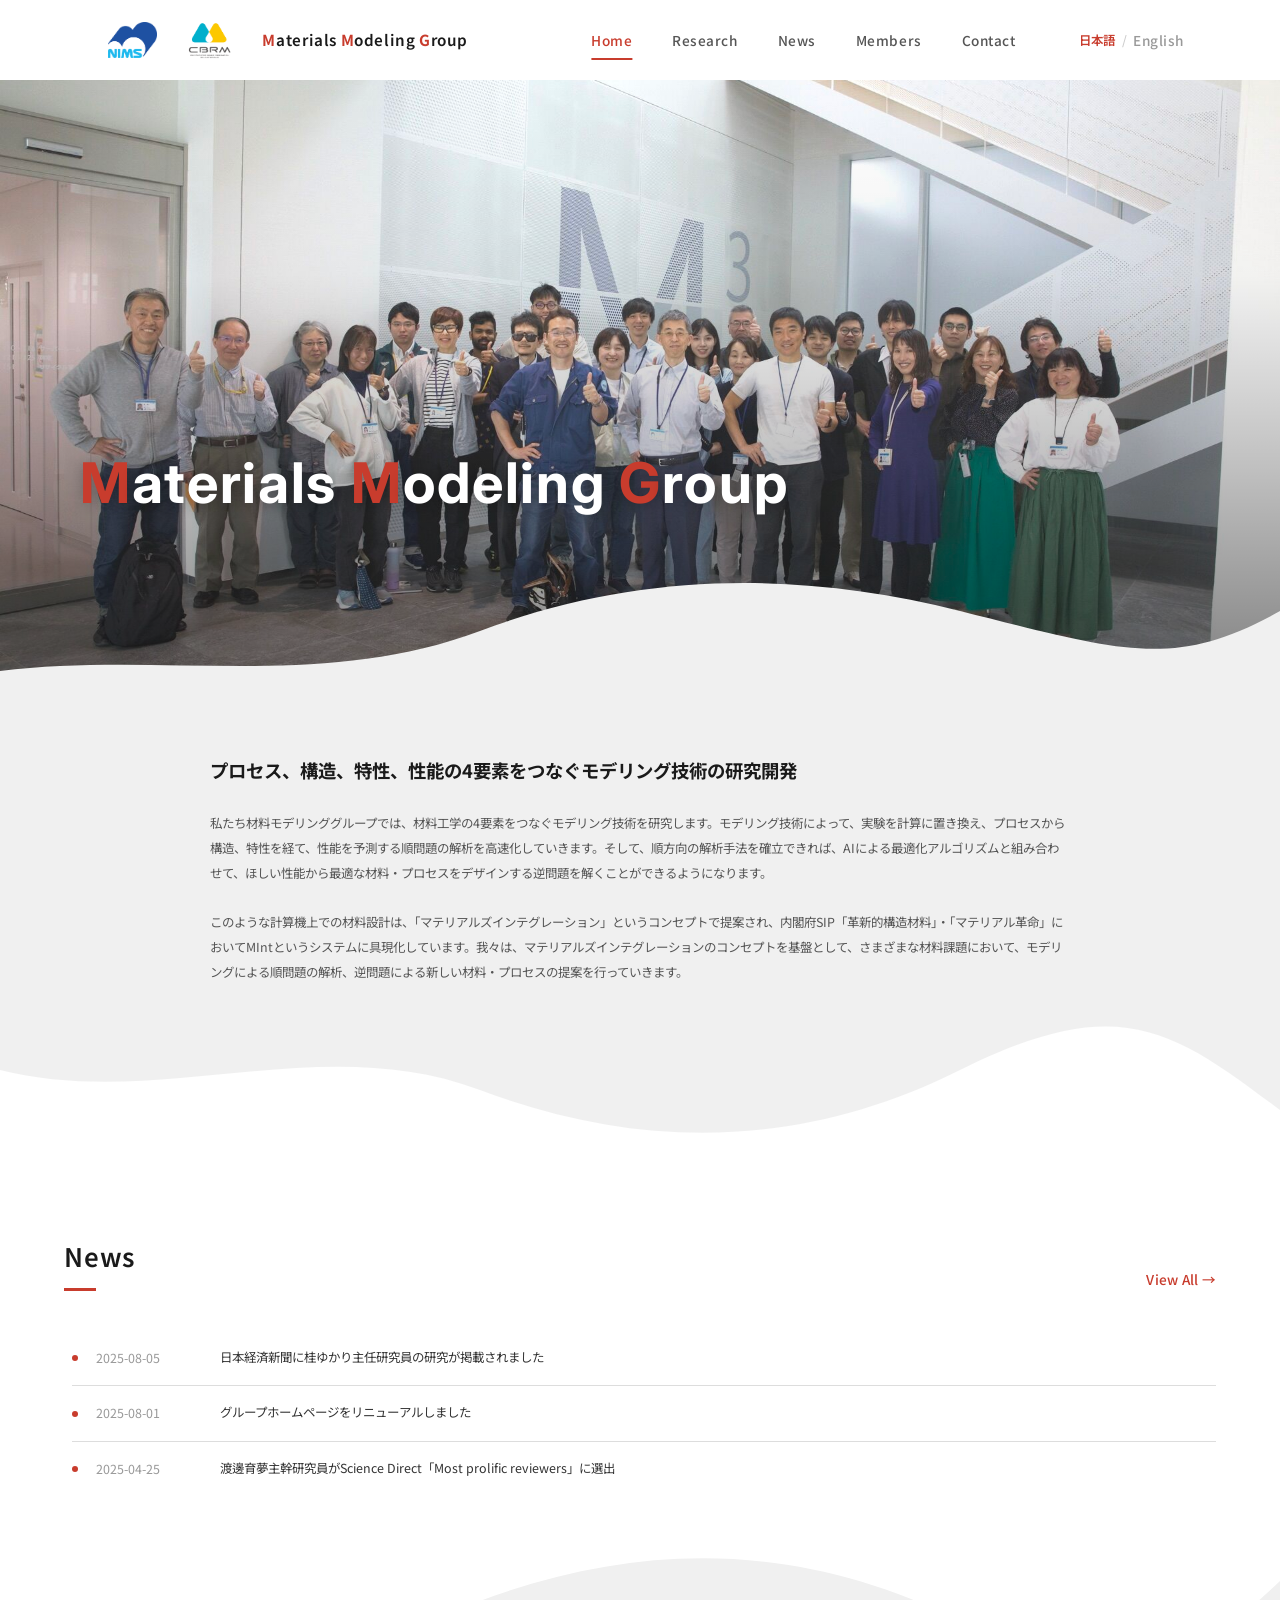
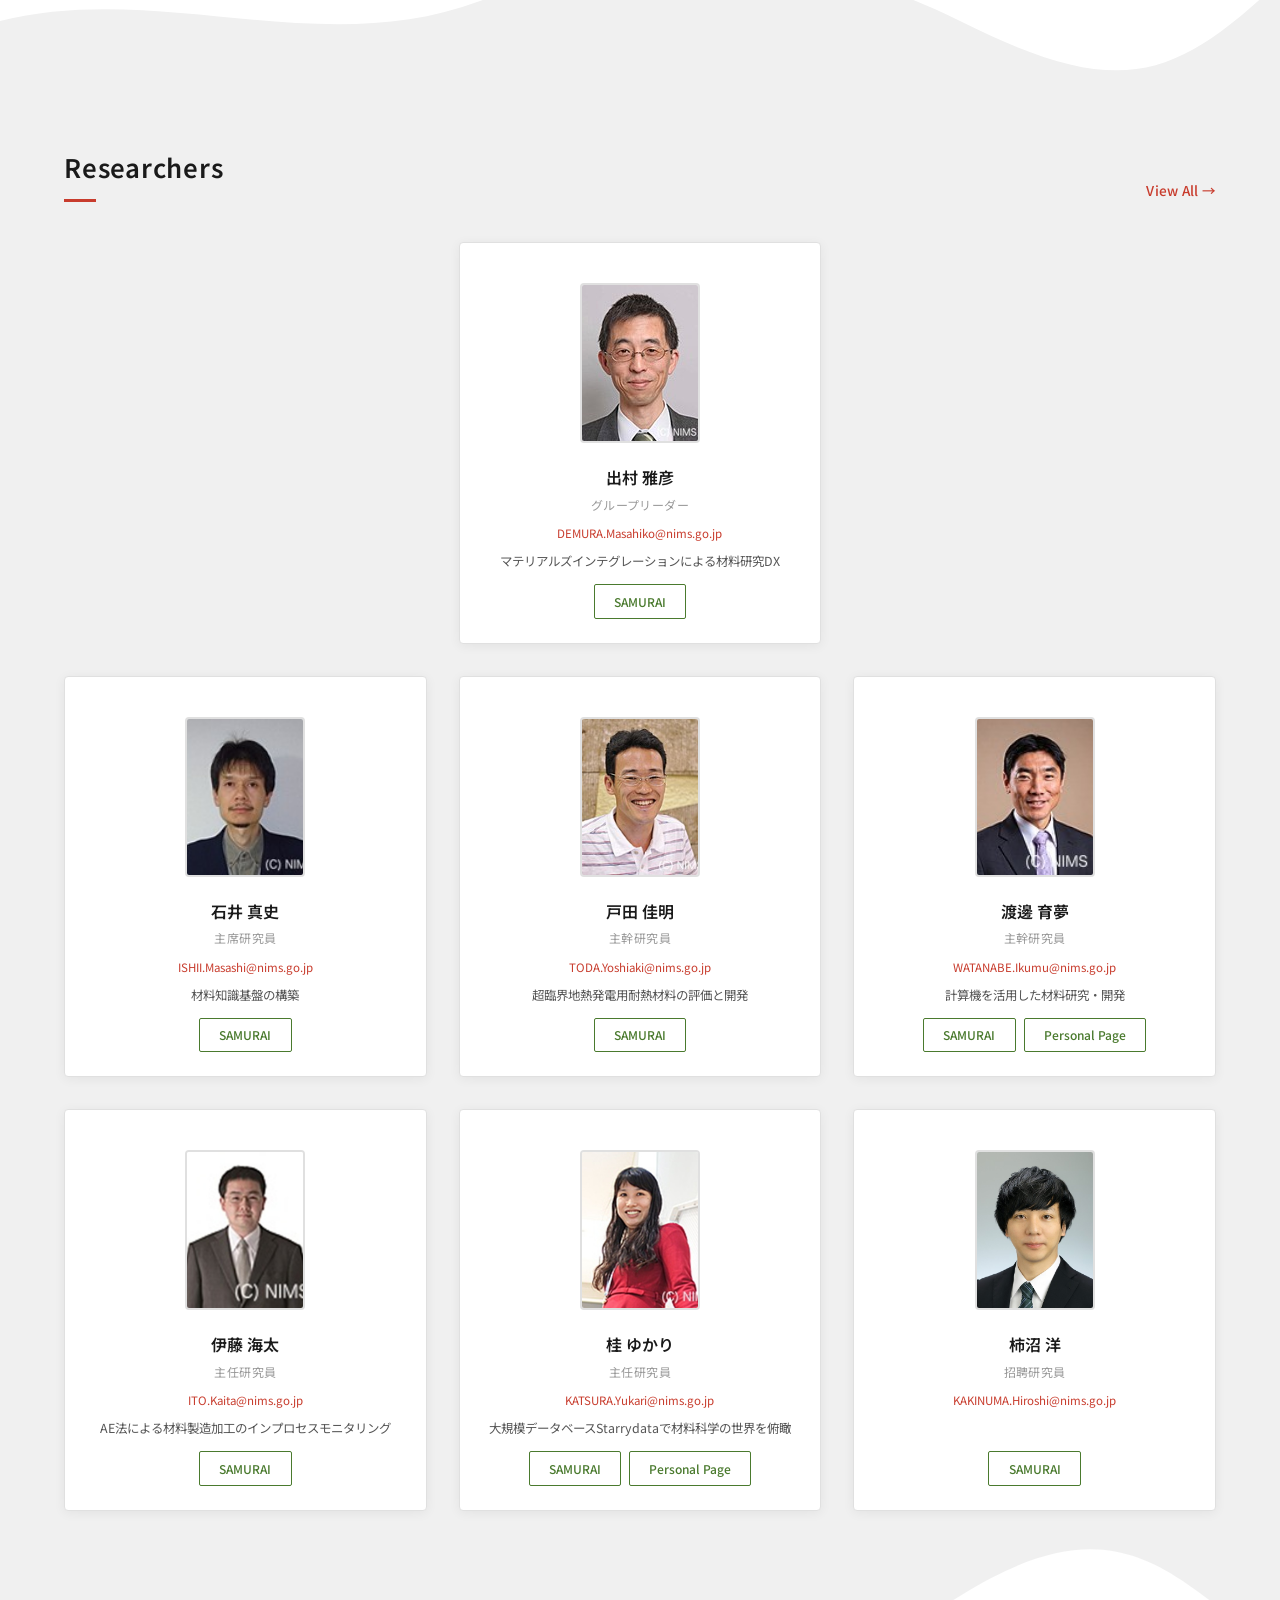
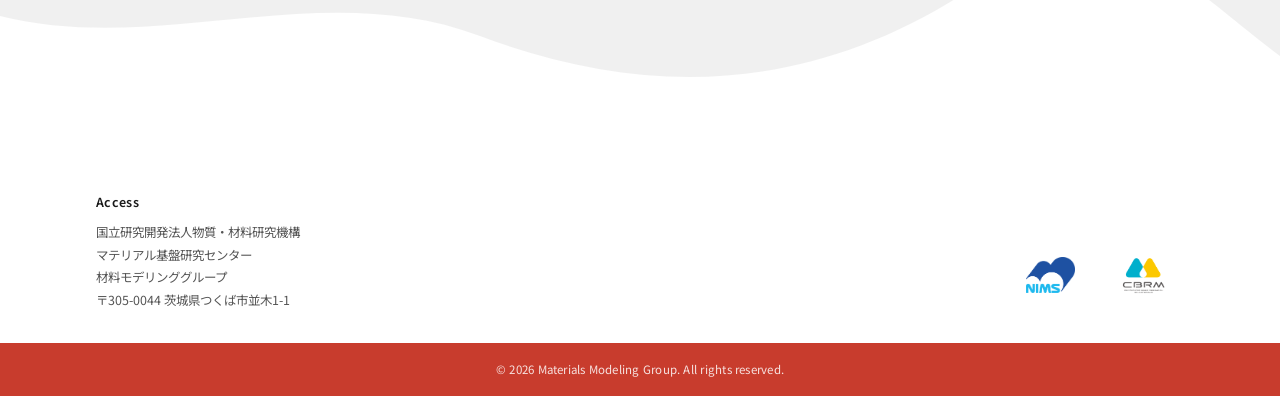
==== commit d645c011: "トップページからresearchmapボタンを削除 Co-Authored-By: Claude Opus 4.6 <noreply@anthropic.com>" ====
--- a/index.html
+++ b/index.html
@@ -112,7 +112,6 @@
             <p class="top-member-research">マテリアルズインテグレーションによる材料研究DX</p>
             <div class="top-member-buttons">
               <a href="https://samurai.nims.go.jp/profiles/demura_masahiko" class="personal-page-btn" target="_blank">SAMURAI</a>
-              <a href="https://researchmap.jp/read0003464" class="personal-page-btn" target="_blank">researchmap</a>
             </div>
           </div>
         </div>
@@ -127,7 +126,6 @@
             <p class="top-member-research">材料知識基盤の構築</p>
             <div class="top-member-buttons">
               <a href="https://samurai.nims.go.jp/profiles/ishii_masashi" class="personal-page-btn" target="_blank">SAMURAI</a>
-              <a href="https://researchmap.jp/ishiimasashi" class="personal-page-btn" target="_blank">researchmap</a>
             </div>
           </div>
         </div>
@@ -140,7 +138,6 @@
             <p class="top-member-research">超臨界地熱発電用耐熱材料の評価と開発</p>
             <div class="top-member-buttons">
               <a href="https://samurai.nims.go.jp/profiles/toda_yoshiaki" class="personal-page-btn" target="_blank">SAMURAI</a>
-              <a href="https://researchmap.jp/read0080019" class="personal-page-btn" target="_blank">researchmap</a>
             </div>
           </div>
         </div>
@@ -153,7 +150,6 @@
             <p class="top-member-research">計算機を活用した材料研究・開発</p>
             <div class="top-member-buttons">
               <a href="https://samurai.nims.go.jp/profiles/watanabe_ikumu" class="personal-page-btn" target="_blank">SAMURAI</a>
-              <a href="https://researchmap.jp/ikumu" class="personal-page-btn" target="_blank">researchmap</a>
               <a href="https://www.nims.go.jp/personal/ikumu/" class="personal-page-btn" target="_blank">Personal Page</a>
             </div>
           </div>
@@ -169,7 +165,6 @@
             <p class="top-member-research">AE法による材料製造加工のインプロセスモニタリング</p>
             <div class="top-member-buttons">
               <a href="https://samurai.nims.go.jp/profiles/ito_kaita" class="personal-page-btn" target="_blank">SAMURAI</a>
-              <a href="https://researchmap.jp/ito_kaita" class="personal-page-btn" target="_blank">researchmap</a>
             </div>
           </div>
         </div>
@@ -182,7 +177,6 @@
             <p class="top-member-research">大規模データベースStarrydataで材料科学の世界を俯瞰</p>
             <div class="top-member-buttons">
               <a href="https://samurai.nims.go.jp/profiles/katsura_yukari" class="personal-page-btn" target="_blank">SAMURAI</a>
-              <a href="https://researchmap.jp/ykatsura" class="personal-page-btn" target="_blank">researchmap</a>
               <a href="#" class="personal-page-btn" target="_blank">Personal Page</a>
             </div>
           </div>
@@ -196,7 +190,6 @@
             <p class="top-member-research"></p>
             <div class="top-member-buttons">
               <a href="https://samurai.nims.go.jp/profiles/kakinuma_hiroshi" class="personal-page-btn" target="_blank">SAMURAI</a>
-              <a href="https://researchmap.jp/hiroshikakinuma" class="personal-page-btn" target="_blank">researchmap</a>
             </div>
           </div>
         </div>
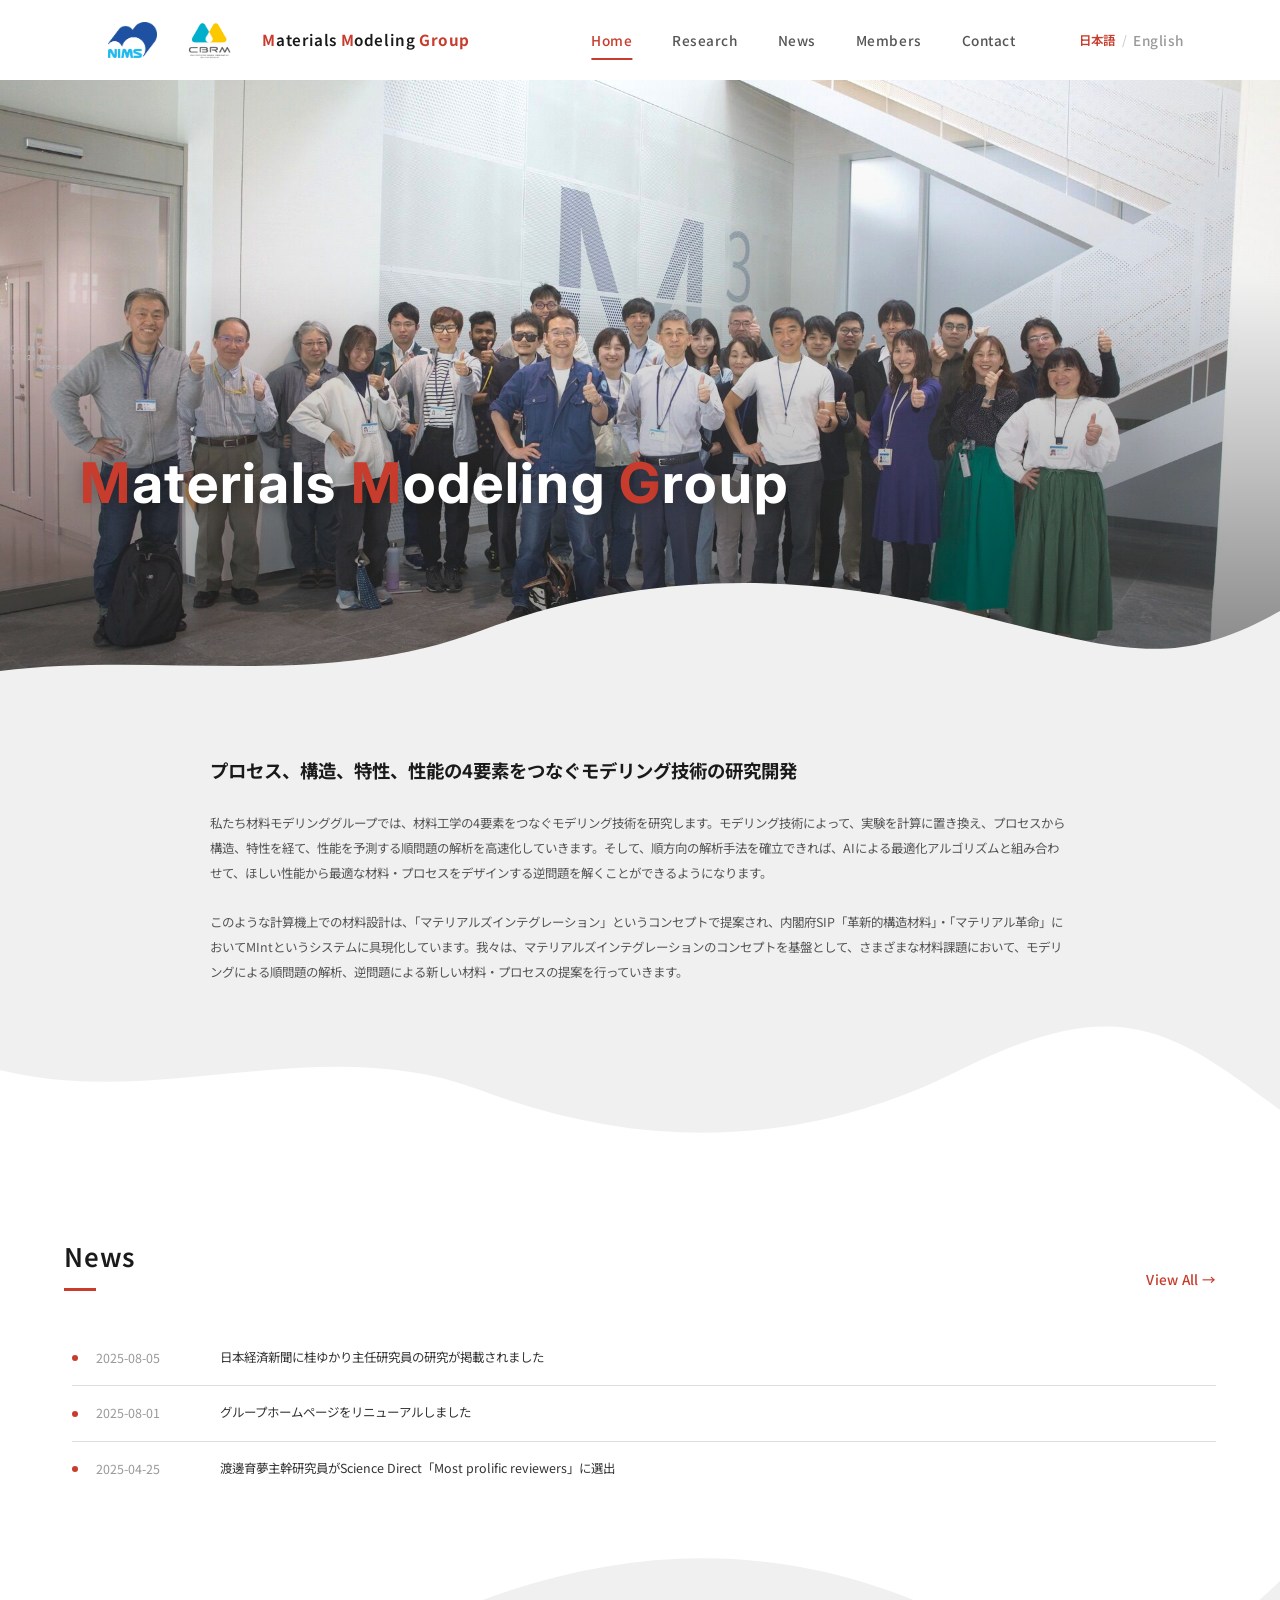
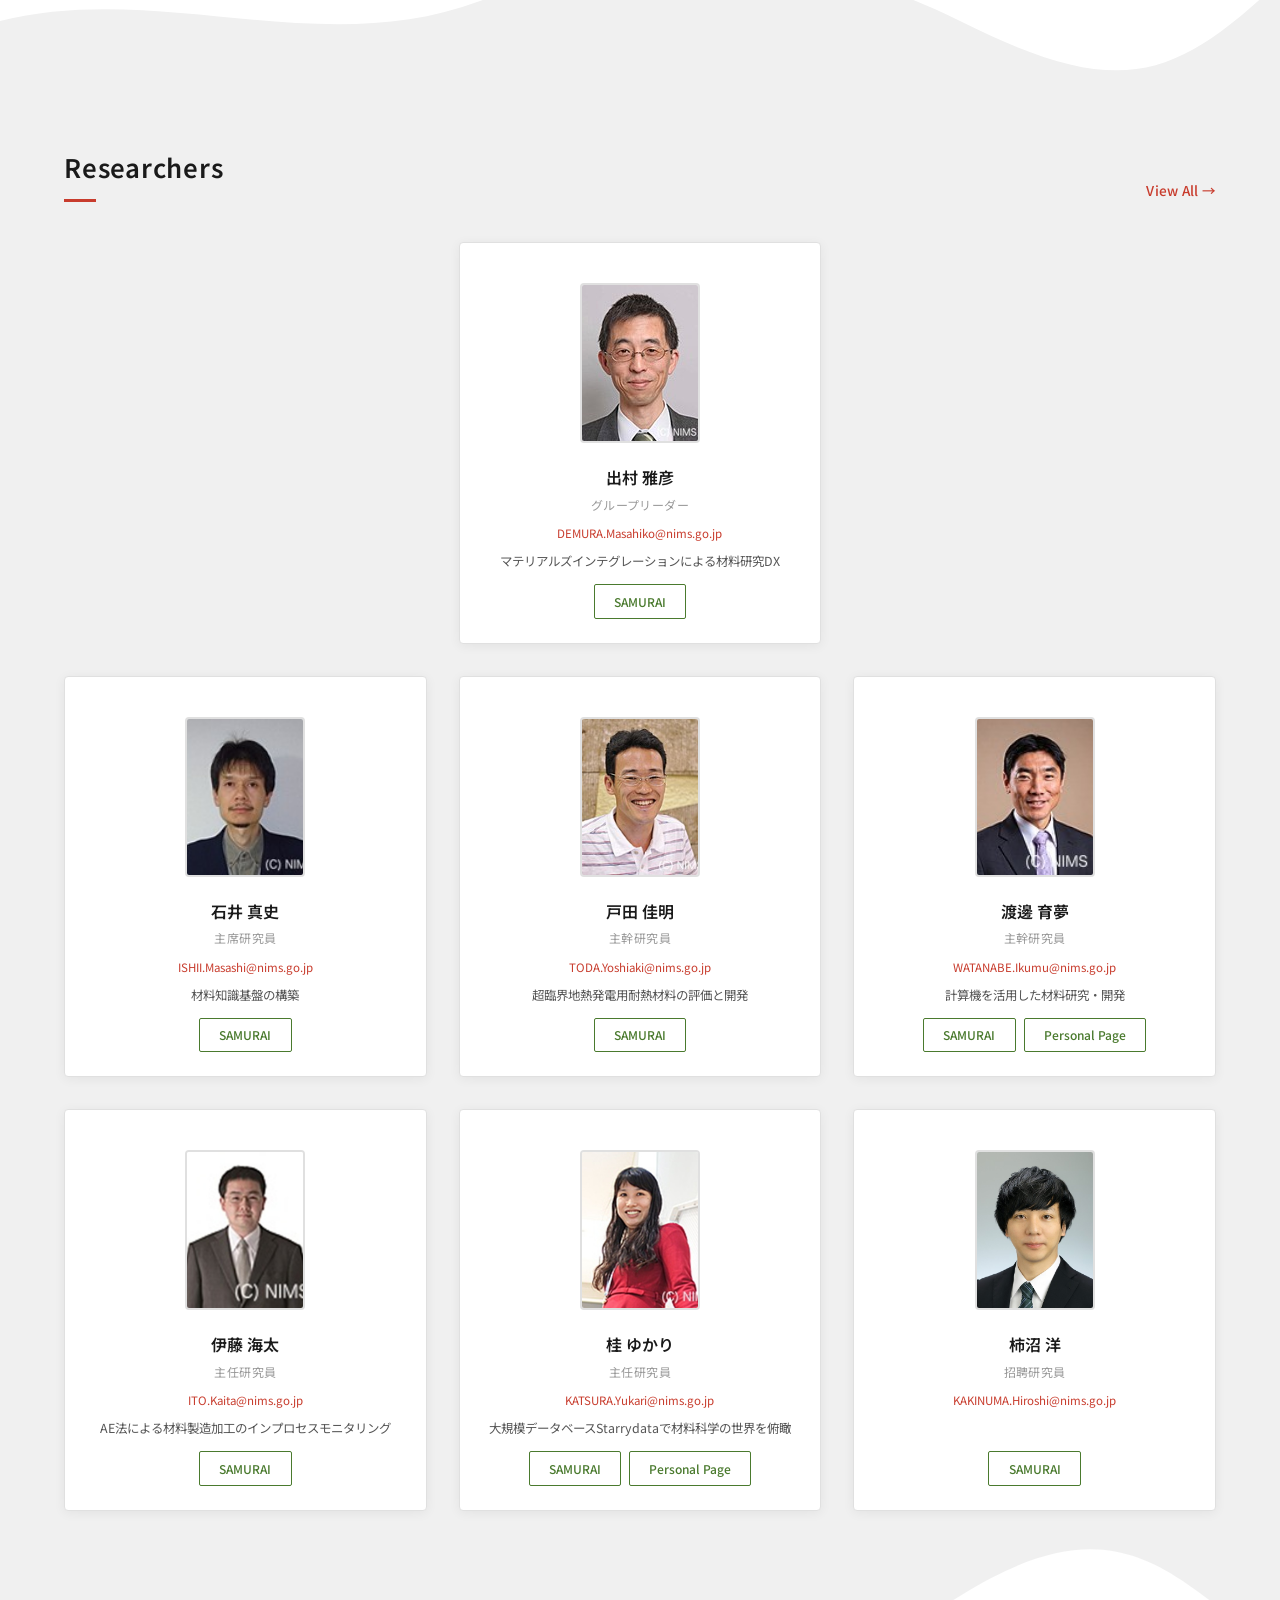
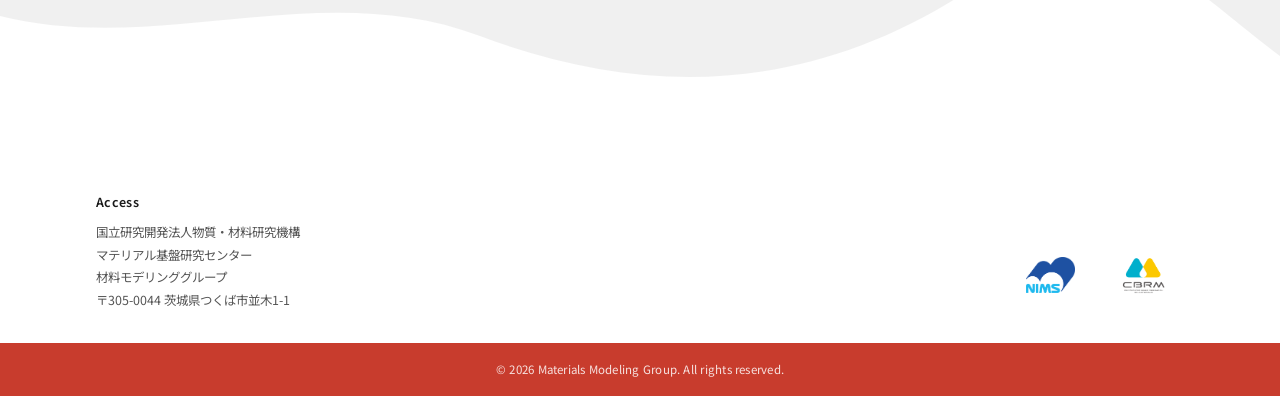
==== commit cfa785b4: "スマホ縦版ナビバーのグループ名を省略表示（Group → Gr.） 480px以下でMaterials Modeling GroupをMaterials Modeling Gr.に 省略し、ナビバーを" ====
--- a/index.html
+++ b/index.html
@@ -14,7 +14,7 @@
           <img src="images/logo_nims_20190425mark.png" alt="NIMS">
           <img src="images/cbrm_logo_tate.png" alt="CBRM">
         </div>
-        <span class="navbar-brand-text"><span>M</span>aterials <span>M</span>odeling <span>G</span>roup</span>
+        <span class="navbar-brand-text"><span>M</span>aterials <span>M</span>odeling <span>G</span><span class="group-full">roup</span><span class="group-short">r.</span></span>
       </a>
       <nav class="nav-links">
         <a href="index.html" class="active">Home</a>
--- a/css/style.css
+++ b/css/style.css
@@ -123,6 +123,10 @@
   font-weight: 700;
 }
 
+.group-short {
+  display: none;
+}
+
 .nav-links {
   display: flex;
   align-items: center;
@@ -1779,6 +1783,14 @@
 }
 
 @media (max-width: 480px) {
+  .group-full {
+    display: none;
+  }
+
+  .group-short {
+    display: inline;
+  }
+
   .top-member-grid {
     grid-template-columns: repeat(3, 1fr);
     gap: 0.3rem;
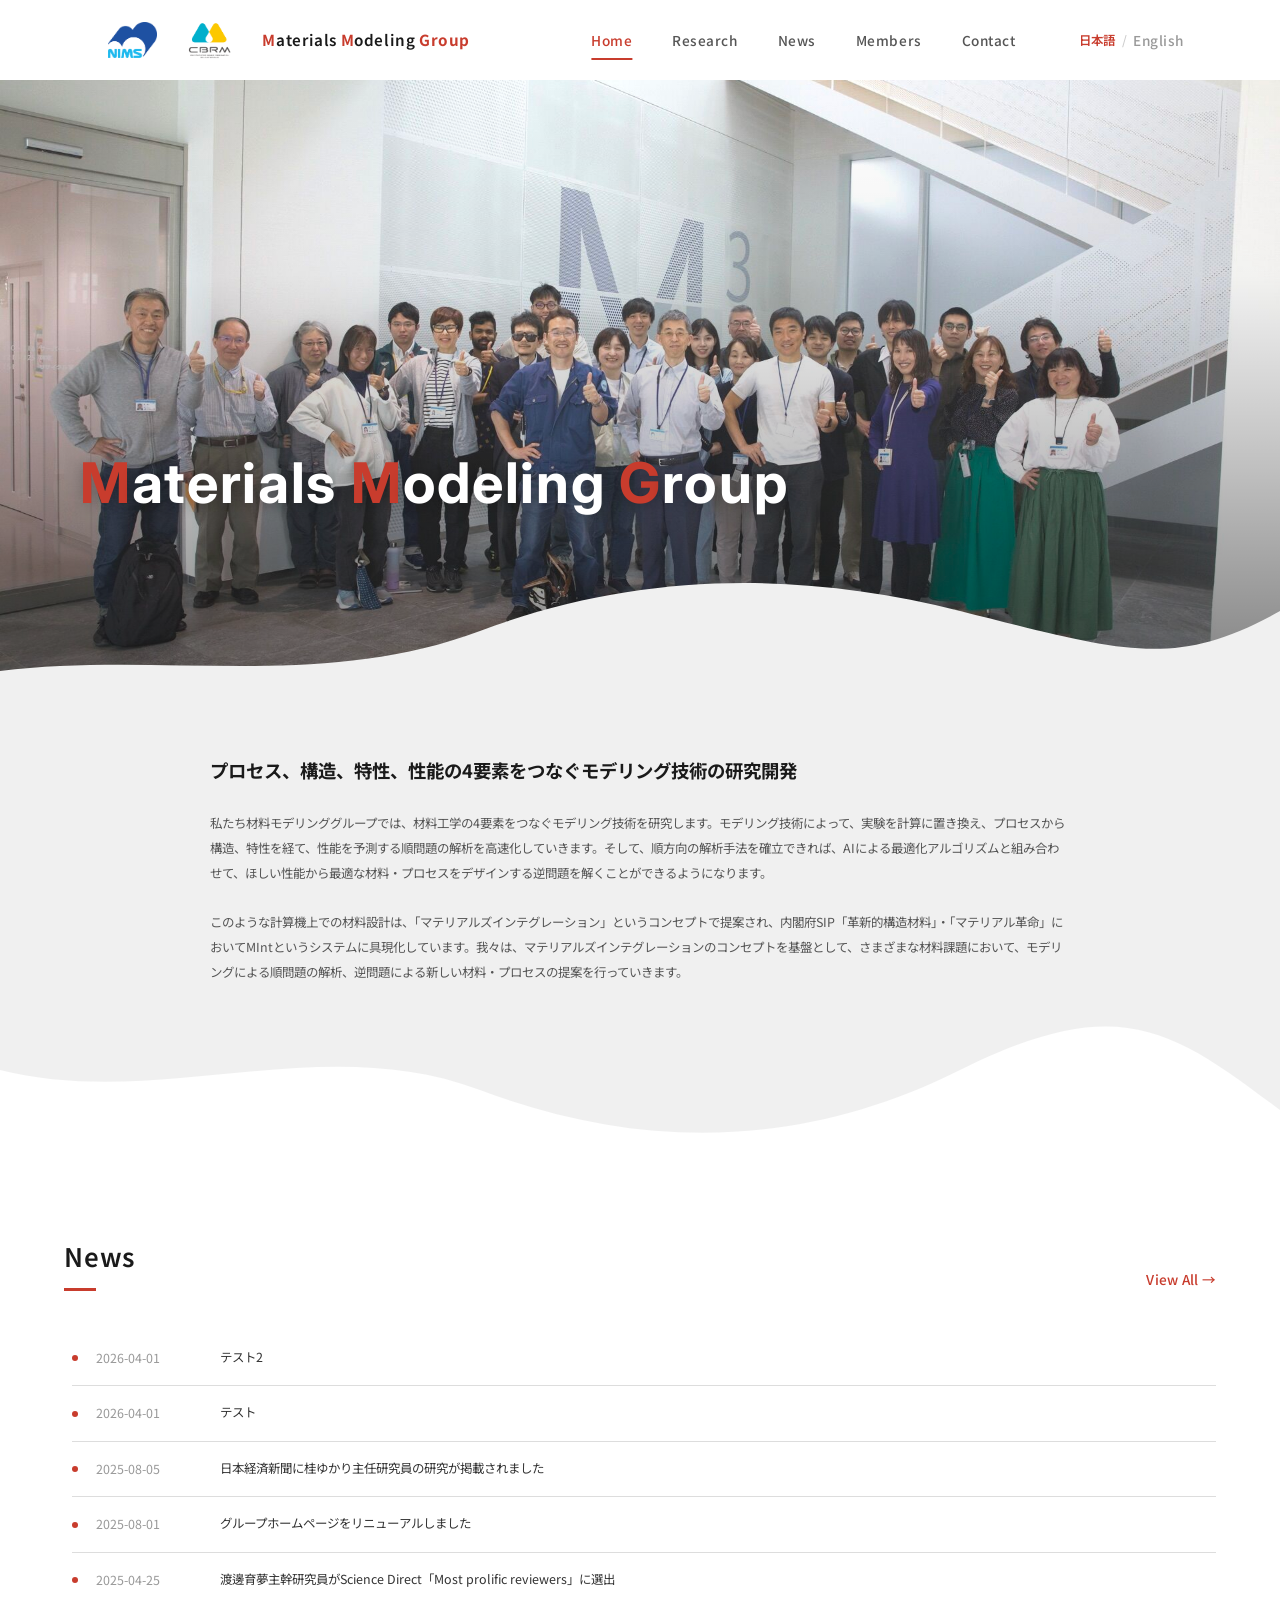
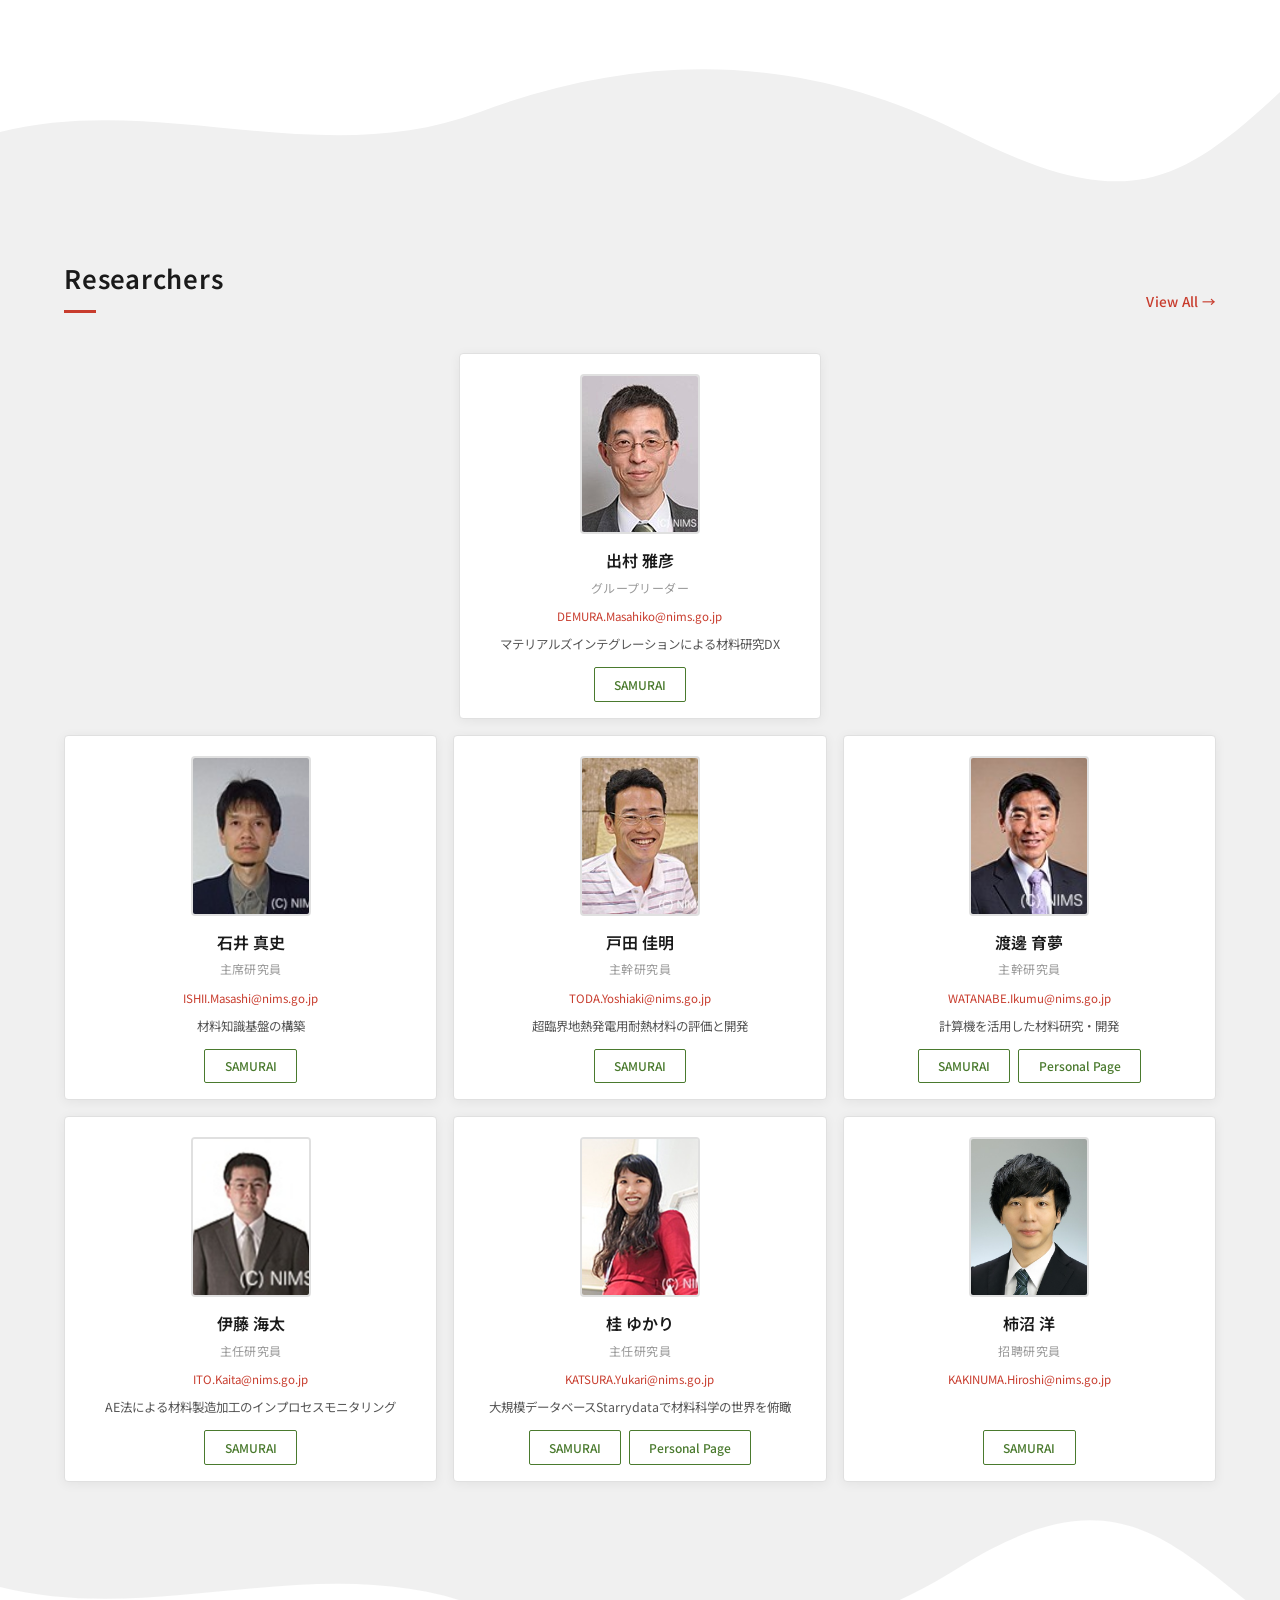
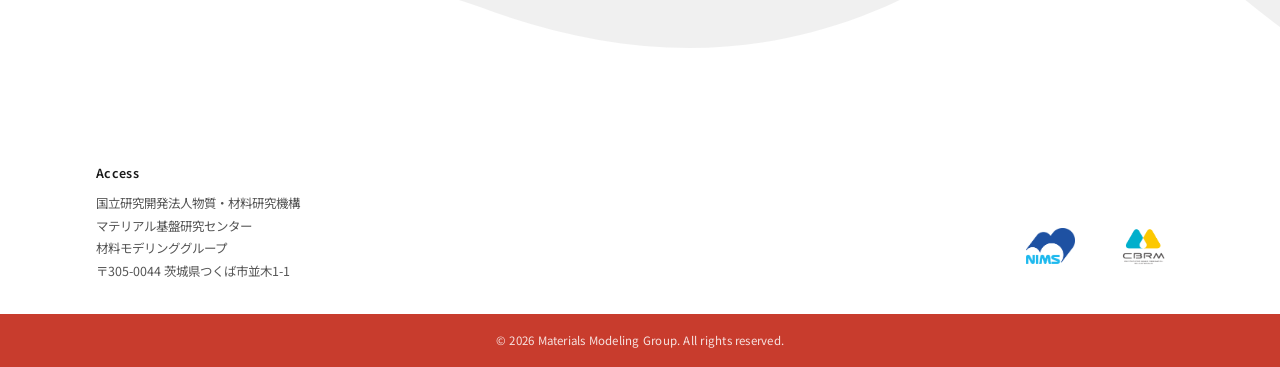
==== commit a101cd69: "TOPページのNewsをdata/news.jsonから最新5件を動的表示に変更 news.jsonの更新がTOPページにも自動反映されるように  Co-Authored-By: Claude Opu" ====
--- a/index.html
+++ b/index.html
@@ -73,19 +73,7 @@
         <h2>News</h2>
         <a href="news.html" class="more-link">View All →</a>
       </div>
-      <div class="news-timeline fade-in-up">
-        <div class="news-timeline-item">
-          <span class="date">2025-08-05</span>
-          <span class="news-title">日本経済新聞に桂ゆかり主任研究員の研究が掲載されました</span>
-        </div>
-        <div class="news-timeline-item">
-          <span class="date">2025-08-01</span>
-          <span class="news-title">グループホームページをリニューアルしました</span>
-        </div>
-        <div class="news-timeline-item">
-          <span class="date">2025-04-25</span>
-          <span class="news-title">渡邊育夢主幹研究員がScience Direct「Most prolific reviewers」に選出</span>
-        </div>
+      <div class="news-timeline fade-in-up" id="top-news">
       </div>
     </div>
     <div class="wave-divider-bottom">
@@ -225,5 +213,25 @@
   </footer>
 
   <script src="js/main.js"></script>
+  <script>
+    (function() {
+      var el = document.getElementById('top-news');
+      if (!el) return;
+      var base = location.pathname.substring(0, location.pathname.lastIndexOf('/') + 1);
+      fetch(base + 'data/news.json')
+        .then(function(r) { return r.json(); })
+        .then(function(data) {
+          var lang = location.pathname.includes('-en.html') ? 'en' : 'ja';
+          data.slice(0, 5).forEach(function(item) {
+            var title = lang === 'en' ? (item.title_en || item.title) : item.title;
+            var div = document.createElement('div');
+            div.className = 'news-timeline-item';
+            div.innerHTML = '<span class="date">' + (item.date || '') + '</span><span class="news-title">' + title + '</span>';
+            el.appendChild(div);
+          });
+          el.classList.add('visible');
+        });
+    })();
+  </script>
 </body>
 </html>
--- a/css/style.css
+++ b/css/style.css
@@ -116,6 +116,10 @@
 .navbar-logos img:last-child {
   height: 72px;
   padding: 12px;
+}
+
+.navbar-brand-text {
+  white-space: nowrap;
 }
 
 .navbar-brand-text span {
@@ -607,7 +611,7 @@
 .top-member-leader {
   display: flex;
   justify-content: center;
-  margin-bottom: 2rem;
+  margin-bottom: 1rem;
 }
 
 .top-member-leader .top-member-card {
@@ -617,8 +621,8 @@
 .top-member-grid {
   display: grid;
   grid-template-columns: repeat(3, 1fr);
-  gap: 2rem;
-  margin-bottom: 2rem;
+  gap: 1rem;
+  margin-bottom: 1rem;
 }
 
 .top-member-grid:last-child {
@@ -634,7 +638,7 @@
   display: flex;
   flex-direction: column;
   align-items: center;
-  padding: 2.5rem 1.5rem 1.5rem;
+  padding: 1.25rem 1rem 1rem;
   text-align: center;
   border: 1px solid #e0e0e0;
 }
@@ -656,7 +660,7 @@
   object-position: top;
   display: block;
   border: 2px solid #e0e0e0;
-  margin-bottom: 1.25rem;
+  margin-bottom: 0.75rem;
   transition: border-color 0.4s ease;
 }
 
@@ -861,15 +865,14 @@
   display: flex;
   gap: 2rem;
   padding: 1.75rem;
-  background-color: #fff;
+  background-color: transparent;
   border-radius: 4px;
-  box-shadow: 0 2px 12px rgba(0, 0, 0, 0.04);
-  transition: box-shadow 0.4s ease;
-  border: 1px solid #e0e0e0;
+  border: none;
+  box-shadow: none;
 }
 
 .member-entry:hover {
-  box-shadow: 0 8px 28px rgba(0, 0, 0, 0.08);
+  box-shadow: none;
 }
 
 .member-photo {
@@ -1074,10 +1077,52 @@
   grid-column: span 2;
 }
 
-.member-grid-2col {
+.member-grid-2col,
+.member-grid-researcher {
   display: grid;
   grid-template-columns: repeat(2, 1fr);
   gap: 1.5rem;
+}
+
+.member-grid-3col {
+  display: grid;
+  grid-template-columns: repeat(3, 1fr);
+  gap: 1rem;
+}
+
+.member-grid-3col .member-entry {
+  flex-direction: row;
+  align-items: flex-start;
+  text-align: left;
+  padding: 0.75rem;
+  gap: 0.75rem;
+}
+
+.member-grid-3col .member-photo {
+  width: 80px;
+  height: 107px;
+}
+
+.member-grid-3col .member-info {
+  align-items: flex-start;
+}
+
+.member-grid-3col .member-name {
+  font-size: 0.85rem;
+}
+
+.member-grid-3col .member-title-label {
+  margin-bottom: 0.2rem;
+}
+
+.member-grid-3col .member-additional-roles {
+  font-size: 0.72rem;
+  margin-bottom: 0.2rem;
+}
+
+.member-grid-3col .member-buttons {
+  align-self: center;
+  margin-top: 0.3rem;
 }
 
 .member-title-label {
@@ -1524,7 +1569,7 @@
 /* ========================================
    Responsive Design
    ======================================== */
-@media (max-width: 1024px) {
+@media (max-width: 1200px) {
   .top-member-grid {
     grid-template-columns: repeat(3, 1fr);
   }
@@ -1536,14 +1581,54 @@
   .intro-text p {
     font-size: 0.78rem;
   }
-}
-
-@media (max-width: 768px) {
-  /* Navbar mobile */
+
+  /* Hero — fluid title for tablet */
+  .hero-title {
+    font-size: clamp(2rem, 4.5vw, 3.5rem);
+    white-space: nowrap;
+  }
+
+  /* Navbar — shrink for tablet width */
+  .navbar-inner {
+    width: 95%;
+  }
+
+  .navbar-brand {
+    gap: 0.5rem;
+    font-size: 0.8rem;
+  }
+
+  .navbar-logos {
+    flex-shrink: 0;
+  }
+
+  .navbar-logos img {
+    height: 45px;
+    padding: 9px;
+  }
+
+  .navbar-logos img:last-child {
+    height: 55px;
+    padding: 9px;
+  }
+
+  .group-full {
+    display: none;
+  }
+
+  .group-short {
+    display: inline;
+  }
+
+  /* Hamburger menu activation */
+  .hamburger {
+    display: flex;
+  }
+
   .nav-links {
     display: none;
     position: fixed;
-    top: 86px;
+    top: 80px;
     left: 0;
     right: 0;
     background-color: #fff;
@@ -1571,36 +1656,58 @@
     border-bottom: none;
   }
 
-  .hamburger {
-    display: flex;
-  }
-
-  /* Navbar — stack logos above group name on tablet */
+  .lang-switcher {
+    margin-left: 0;
+    padding: 1rem 0;
+    justify-content: center;
+    font-size: 0.95rem;
+    border-bottom: none;
+  }
+
+  /* Members — researchers only: 1 column for readable layout */
+  .member-grid-researcher {
+    grid-template-columns: 1fr;
+  }
+}
+
+@media (max-width: 768px) {
+  /* Navbar — compact for mobile */
   .navbar {
     height: auto;
-    padding: 0.5rem 0;
+    padding: 0.3rem 0;
+  }
+
+  .navbar-inner {
+    padding: 0 0.75rem;
+    width: 100%;
   }
 
   .navbar-brand {
-    flex-direction: column;
-    align-items: flex-start;
-    gap: 0.15rem;
+    gap: 0.3rem;
+    font-size: 0.85rem;
   }
 
   .navbar-logos img {
-    height: 56px;
-    padding: 11px;
+    height: 38px;
+    padding: 7px;
   }
 
   .navbar-logos img:last-child {
-    height: 68px;
-    padding: 11px;
-  }
-
+    height: 46px;
+    padding: 7px;
+  }
+
+  .navbar-brand-text {
+    font-size: 0.75rem;
+  }
+
+  .nav-links {
+    top: 50px;
+  }
 
   /* Hero */
   .hero {
-    margin-top: 86px;
+    margin-top: 50px;
   }
 
   .hero-image {
@@ -1613,7 +1720,8 @@
   }
 
   .hero-title {
-    font-size: 2.25rem;
+    font-size: clamp(1rem, 4.5vw, 2.25rem);
+    white-space: nowrap;
   }
 
   .hero-catchphrase p {
@@ -1646,9 +1754,30 @@
     gap: 0.75rem;
   }
 
-  .member-grid-2col {
+  .member-grid-2col,
+  .member-grid-researcher {
     grid-template-columns: repeat(3, 1fr);
     gap: 0.4rem;
+  }
+
+  .member-grid-3col {
+    grid-template-columns: repeat(3, 1fr);
+    gap: 0.4rem;
+  }
+
+  .member-grid-3col .member-entry {
+    flex-direction: column;
+    align-items: center;
+    text-align: center;
+  }
+
+  .member-grid-3col .member-info {
+    align-items: center;
+  }
+
+  .member-grid-3col .member-photo {
+    width: 100px;
+    height: 133px;
   }
 
   .member-entry {
@@ -1661,12 +1790,12 @@
   }
 
   .member-photo {
-    width: 50px;
-    height: 65px;
+    width: 100px;
+    height: 133px;
   }
 
   .member-name {
-    font-size: 0.55rem;
+    font-size: 0.7rem;
     line-height: 1.2;
     margin-bottom: 0;
     overflow-wrap: break-word;
@@ -1675,7 +1804,7 @@
   }
 
   .member-title-label {
-    font-size: 0.45rem;
+    font-size: 0.6rem;
     margin-bottom: 0.1rem;
   }
 
@@ -1774,6 +1903,10 @@
     padding-top: calc(86px + 2rem);
   }
 
+  .page-header p {
+    font-size: 0.8rem;
+  }
+
   /* Section header */
   .section-header {
     flex-direction: column;
@@ -1783,14 +1916,6 @@
 }
 
 @media (max-width: 480px) {
-  .group-full {
-    display: none;
-  }
-
-  .group-short {
-    display: inline;
-  }
-
   .top-member-grid {
     grid-template-columns: repeat(3, 1fr);
     gap: 0.3rem;
@@ -1870,54 +1995,23 @@
     padding: 1.5rem;
   }
 
-  /* Navbar — stack logos above group name */
-  .navbar {
-    height: auto;
-    padding: 0.5rem 0;
-  }
-
+  /* Navbar — fine-tune for small screens */
   .navbar-inner {
-    padding: 0 1rem;
-    width: 100%;
-  }
-
-  .navbar-brand {
-    flex-direction: column;
-    align-items: flex-start;
-    gap: 0;
-  }
-
-  .navbar-logos {
-    gap: 0;
+    padding: 0 0.5rem;
   }
 
   .navbar-logos img {
-    height: 60px;
-    padding: 12px;
+    height: 34px;
+    padding: 6px;
   }
 
   .navbar-logos img:last-child {
-    height: 72px;
-    padding: 12px;
-  }
-
+    height: 42px;
+    padding: 6px;
+  }
 
   .navbar-brand-text {
-    font-size: 0.85rem;
-    margin-left: 12px;
-    margin-top: -0.3rem;
-  }
-
-  .nav-links {
-    top: 100px;
-  }
-
-  .lang-switcher {
-    font-size: 0.85rem;
-  }
-
-  .hero {
-    margin-top: 90px;
+    font-size: 0.7rem;
   }
 
   .hero-image {
@@ -1933,10 +2027,6 @@
 
   .hero-overlay {
     padding: 1.5rem calc(1rem + 12px) 3rem;
-  }
-
-  .hero-title {
-    font-size: 1.5rem;
   }
 
   .intro-heading {
@@ -2051,7 +2141,8 @@
   }
 
   .hero-title {
-    font-size: 1.5rem;
+    font-size: clamp(1rem, 5vw, 1.5rem);
+    white-space: nowrap;
   }
 
   .section {
@@ -2119,6 +2210,10 @@
     padding-top: calc(50px + 1.5rem);
   }
 
+  .page-header p {
+    font-size: 0.72rem;
+  }
+
   .section-header h2 {
     font-size: 1rem;
   }
@@ -2135,9 +2230,30 @@
     font-size: 0.78rem;
   }
 
-  .member-grid-2col {
+  .member-grid-2col,
+  .member-grid-researcher {
     grid-template-columns: repeat(4, 1fr);
     gap: 0.3rem;
+  }
+
+  .member-grid-3col {
+    grid-template-columns: repeat(3, 1fr);
+    gap: 0.3rem;
+  }
+
+  .member-grid-3col .member-entry {
+    flex-direction: column;
+    align-items: center;
+    text-align: center;
+  }
+
+  .member-grid-3col .member-info {
+    align-items: center;
+  }
+
+  .member-grid-3col .member-photo {
+    width: 80px;
+    height: 107px;
   }
 
   .member-entry {
@@ -2150,12 +2266,12 @@
   }
 
   .member-photo {
-    width: 40px;
-    height: 52px;
+    width: 80px;
+    height: 107px;
   }
 
   .member-name {
-    font-size: 0.5rem;
+    font-size: 0.6rem;
     line-height: 1.2;
     margin-bottom: 0;
     overflow-wrap: break-word;
@@ -2164,7 +2280,7 @@
   }
 
   .member-title-label {
-    font-size: 0.4rem;
+    font-size: 0.5rem;
     margin-bottom: 0.1rem;
   }
 
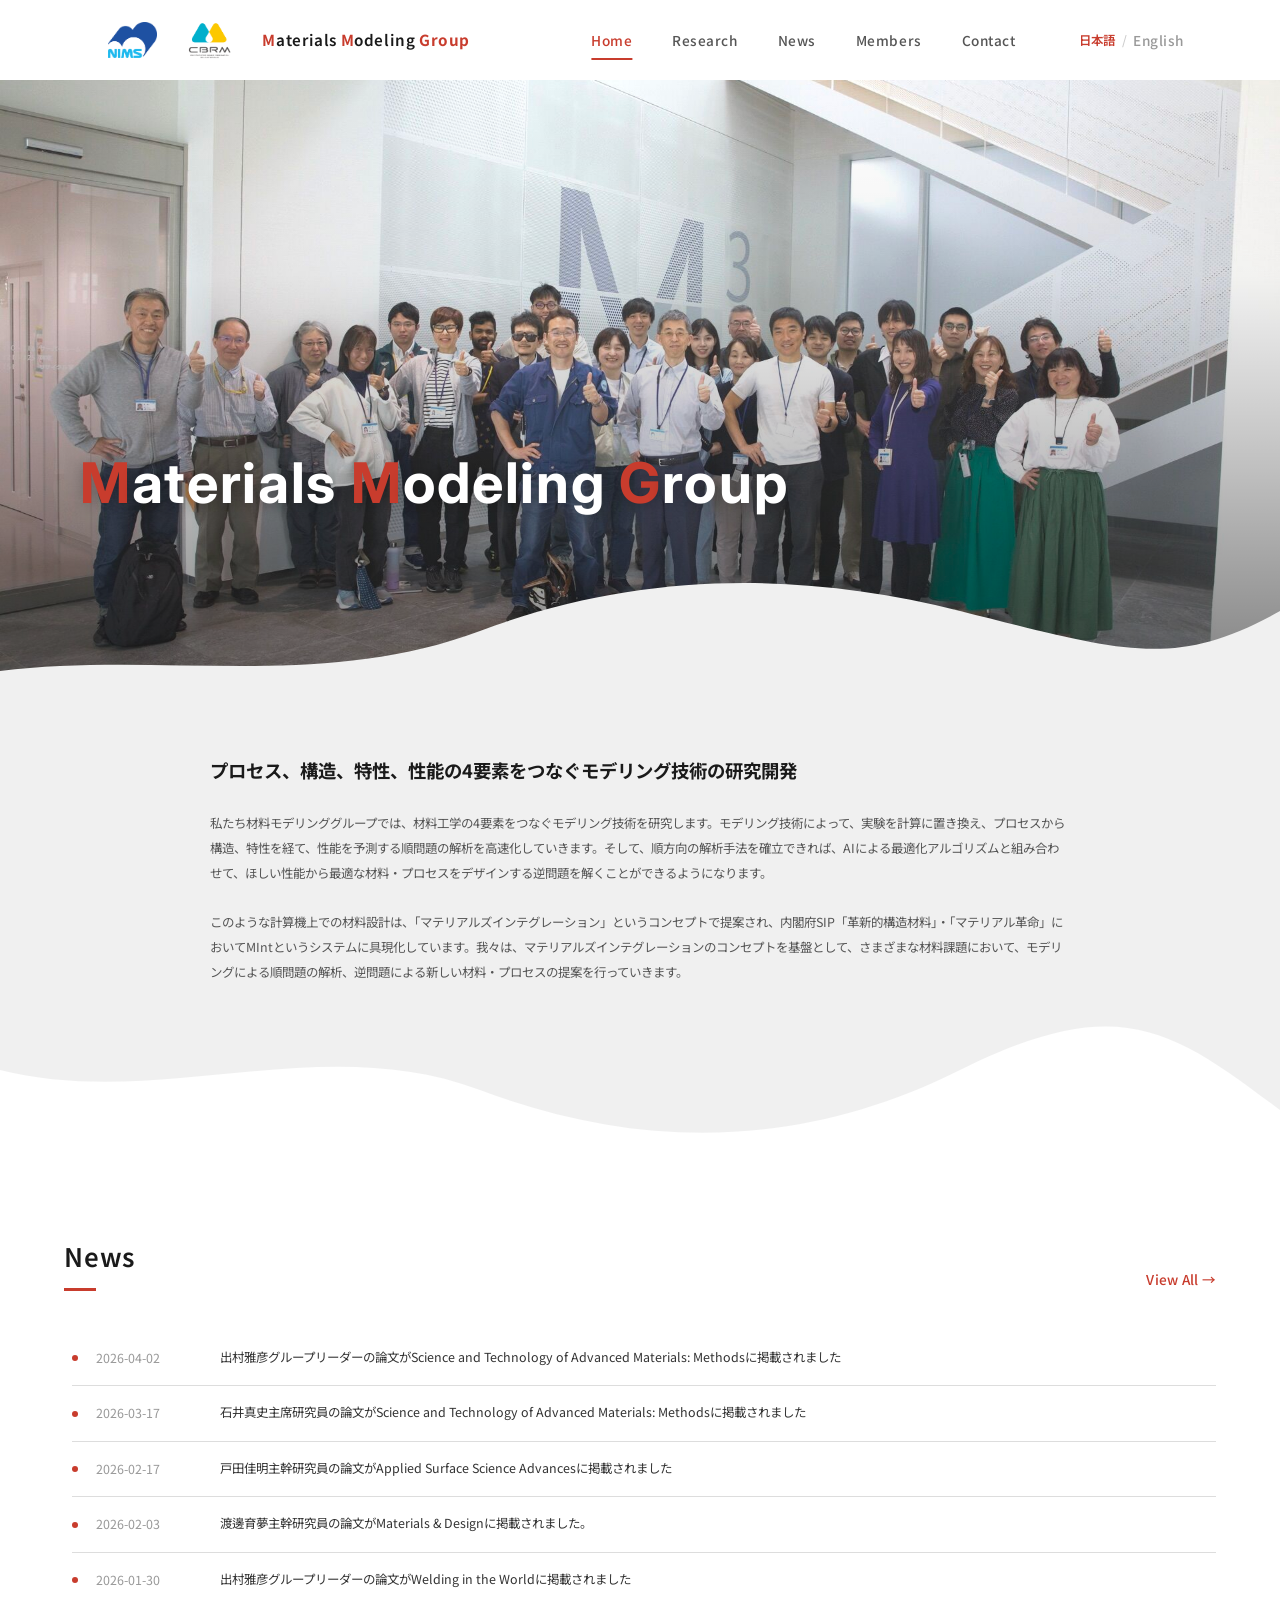
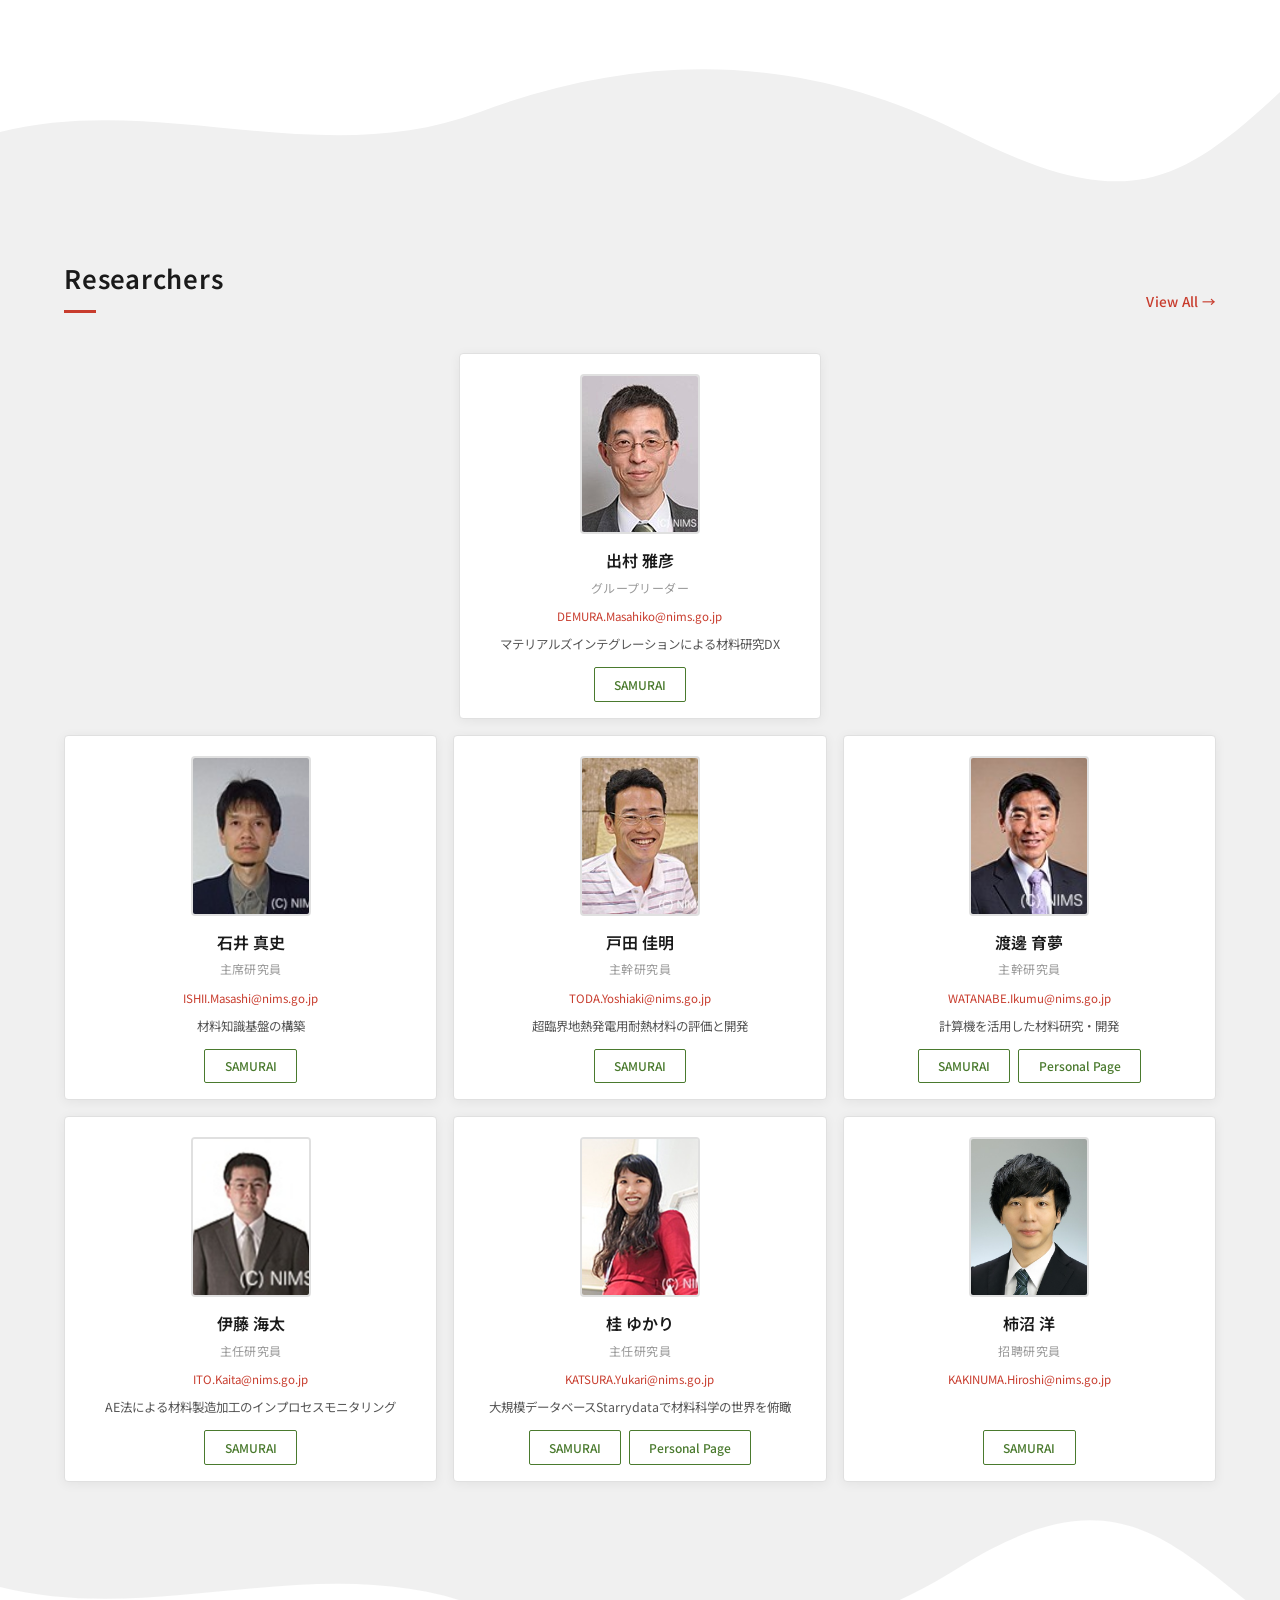
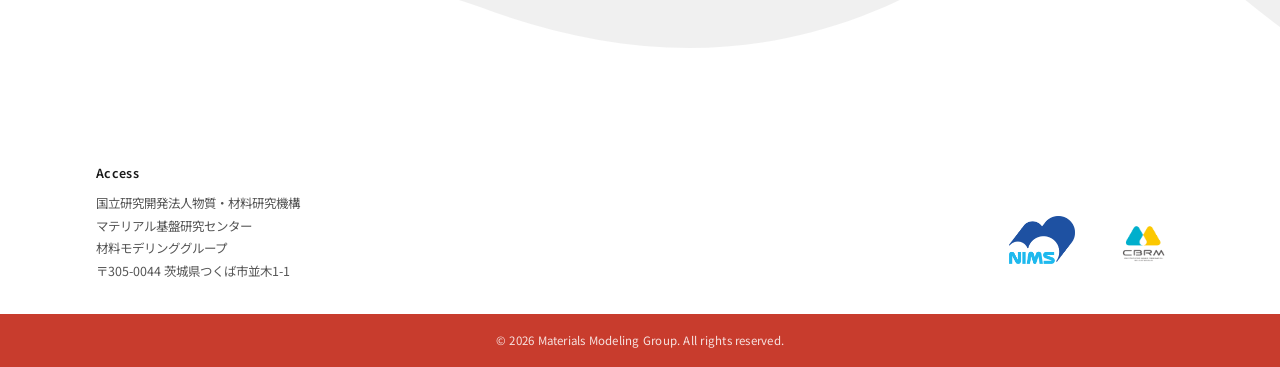
==== commit 38cad5c2: "フッターのNIMSロゴにhttps://www.nims.go.jp/へのリンクを追加 全12ページのフッターにあるNIMSロゴをクリックするとNIMS公式サイトに 遷移するようにした（新規タブで開く" ====
--- a/index.html
+++ b/index.html
@@ -202,7 +202,7 @@
           <p>〒305-0044 茨城県つくば市並木1-1</p>
         </div>
         <div class="footer-logos">
-          <img src="images/logo_nims_20190425mark.png" alt="NIMS">
+          <a href="https://www.nims.go.jp/" target="_blank" rel="noopener"><img src="images/logo_nims_20190425mark.png" alt="NIMS"></a>
           <img src="images/cbrm_logo_tate.png" alt="CBRM">
         </div>
       </div>
--- a/css/style.css
+++ b/css/style.css
@@ -768,6 +768,35 @@
 /* ========================================
    News List (news.html)
    ======================================== */
+.news-year-tabs {
+  display: flex;
+  gap: 0;
+  margin-bottom: 1.5rem;
+  border-bottom: 2px solid #e0e0e0;
+  flex-wrap: wrap;
+}
+
+.news-year-tab {
+  padding: 0.6rem 1.4rem;
+  font-size: 0.9rem;
+  font-weight: 500;
+  color: #888;
+  cursor: pointer;
+  border-bottom: 2px solid transparent;
+  margin-bottom: -2px;
+  transition: color 0.2s, border-color 0.2s;
+}
+
+.news-year-tab:hover {
+  color: #333;
+}
+
+.news-year-tab.active {
+  color: #c83c2d;
+  border-bottom-color: #c83c2d;
+  font-weight: 600;
+}
+
 .news-list {
   display: flex;
   flex-direction: column;
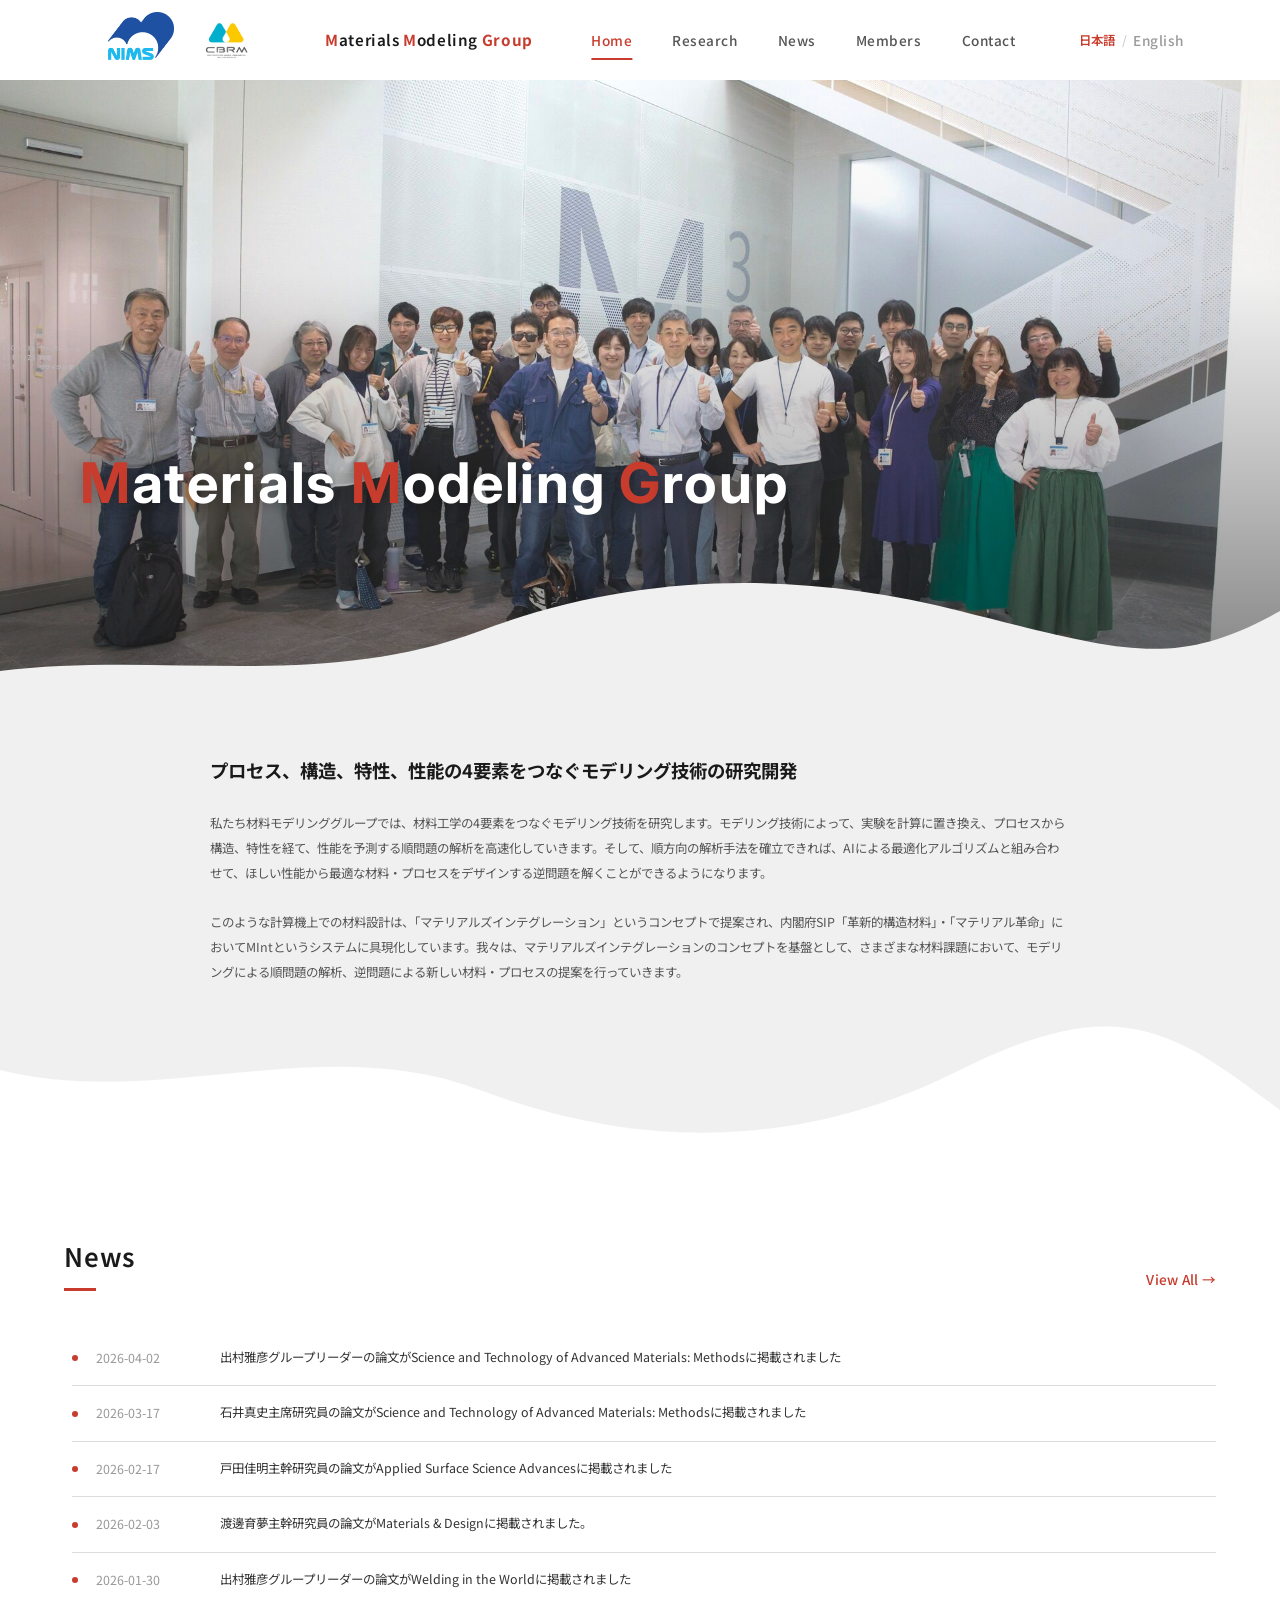
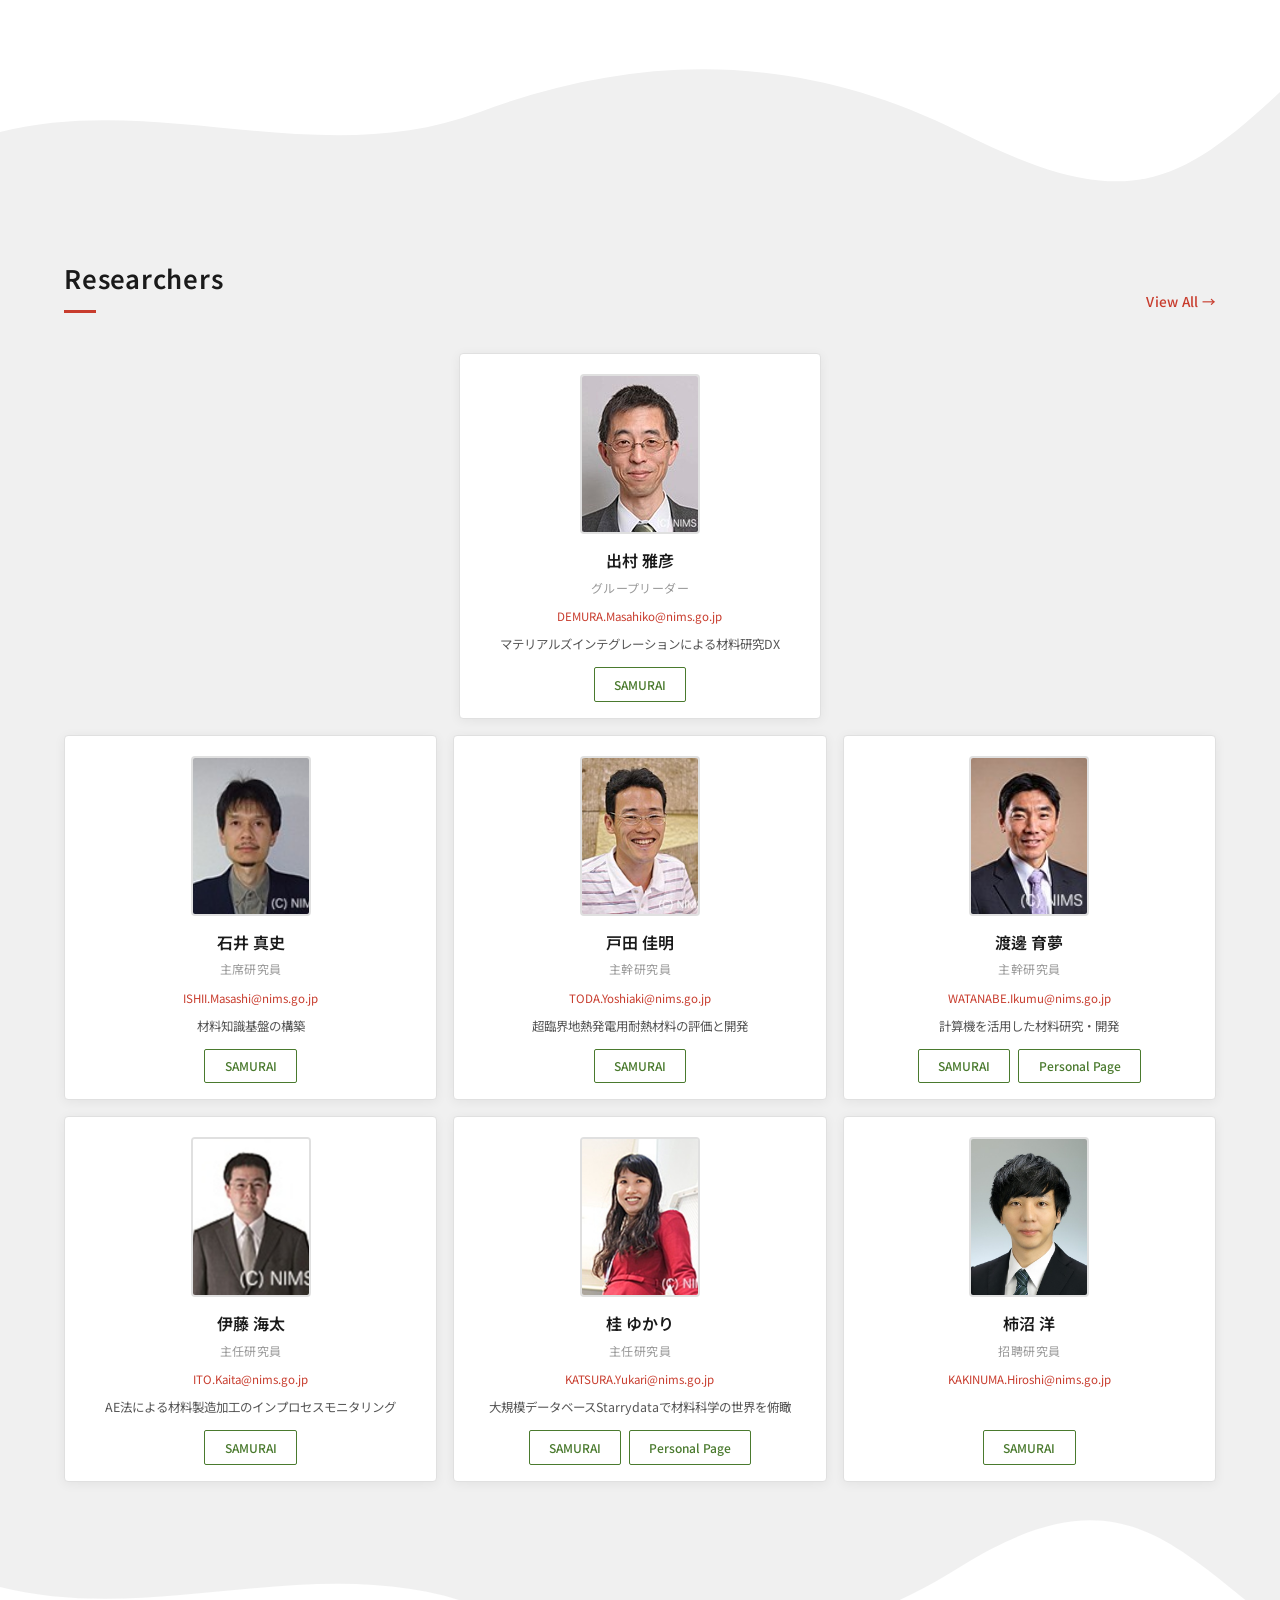
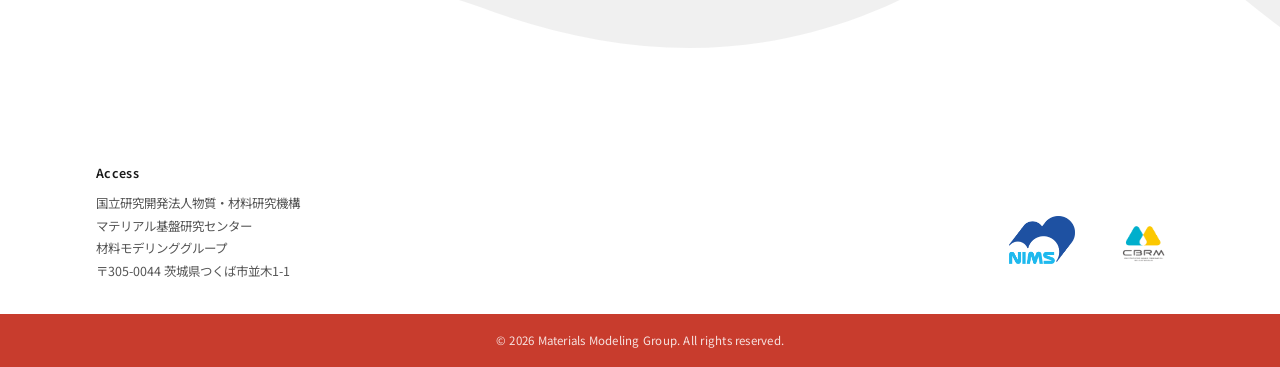
==== commit 96c2c7fc: "ナビバーのNIMSロゴにhttps://www.nims.go.jp/へのリンクを追加 NIMSロゴをnavbar-brandの外に移動し、NIMS公式サイトへの独立した リンクにした。CBRMロゴと" ====
--- a/index.html
+++ b/index.html
@@ -9,11 +9,11 @@
 <body>
   <header class="navbar">
     <div class="navbar-inner">
+      <div class="navbar-logos">
+        <a href="https://www.nims.go.jp/" target="_blank" rel="noopener"><img src="images/logo_nims_20190425mark.png" alt="NIMS"></a>
+        <img src="images/cbrm_logo_tate.png" alt="CBRM">
+      </div>
       <a href="index.html" class="navbar-brand">
-        <div class="navbar-logos">
-          <img src="images/logo_nims_20190425mark.png" alt="NIMS">
-          <img src="images/cbrm_logo_tate.png" alt="CBRM">
-        </div>
         <span class="navbar-brand-text"><span>M</span>aterials <span>M</span>odeling <span>G</span><span class="group-full">roup</span><span class="group-short">r.</span></span>
       </a>
       <nav class="nav-links">
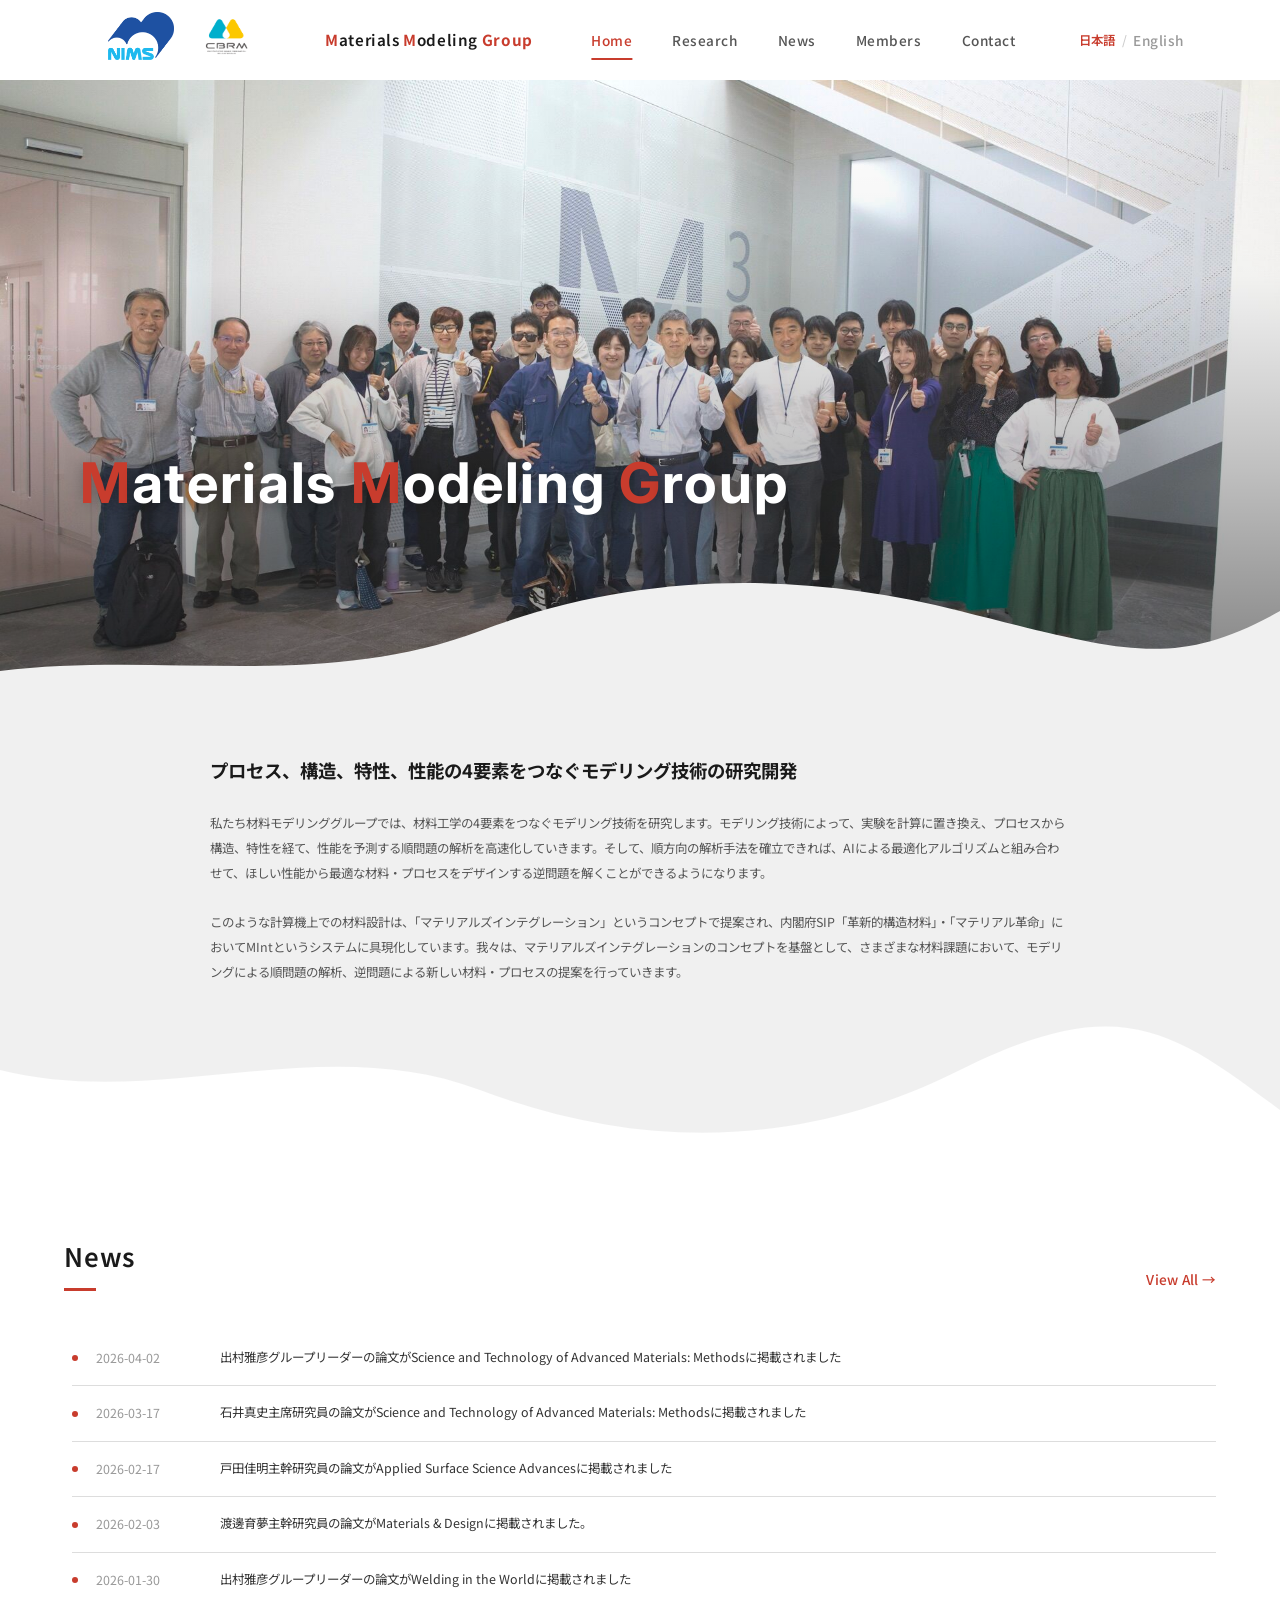
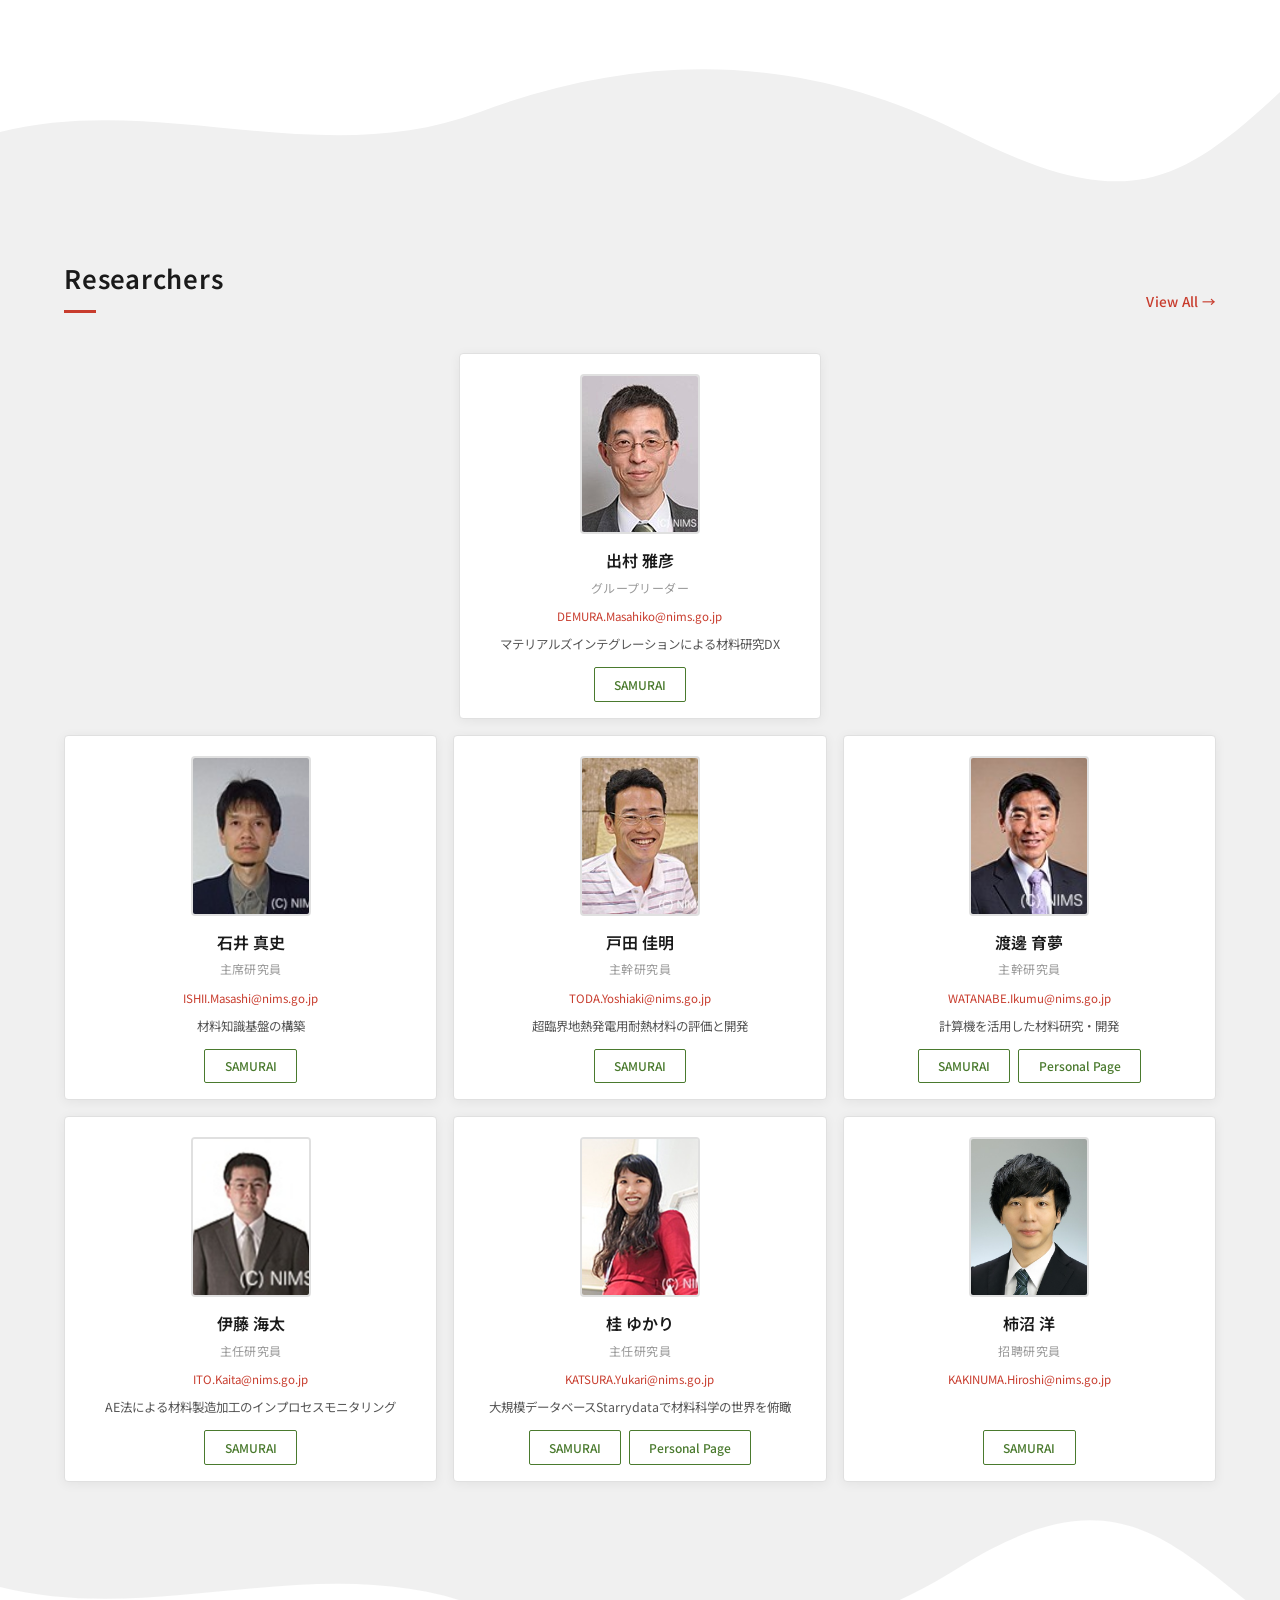
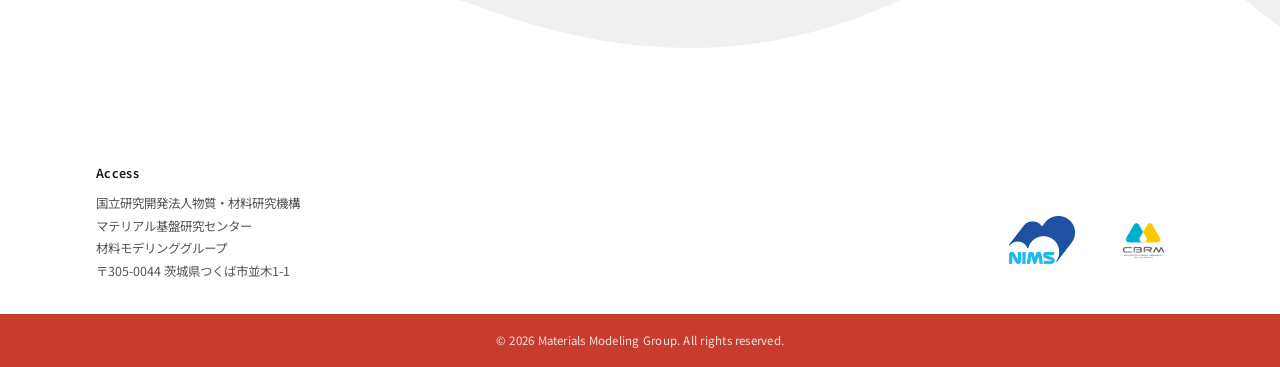
==== commit b08fc21f: "CBRMロゴにhttps://www.nims.go.jp/cbrm/へのリンクを追加 ナビバー・フッター両方のCBRMロゴをクリックするとCBRMページに 遷移するようにした（新規タブで開く）。全1" ====
--- a/index.html
+++ b/index.html
@@ -11,7 +11,7 @@
     <div class="navbar-inner">
       <div class="navbar-logos">
         <a href="https://www.nims.go.jp/" target="_blank" rel="noopener"><img src="images/logo_nims_20190425mark.png" alt="NIMS"></a>
-        <img src="images/cbrm_logo_tate.png" alt="CBRM">
+        <a href="https://www.nims.go.jp/cbrm/" target="_blank" rel="noopener"><img src="images/cbrm_logo_tate.png" alt="CBRM"></a>
       </div>
       <a href="index.html" class="navbar-brand">
         <span class="navbar-brand-text"><span>M</span>aterials <span>M</span>odeling <span>G</span><span class="group-full">roup</span><span class="group-short">r.</span></span>
@@ -203,7 +203,7 @@
         </div>
         <div class="footer-logos">
           <a href="https://www.nims.go.jp/" target="_blank" rel="noopener"><img src="images/logo_nims_20190425mark.png" alt="NIMS"></a>
-          <img src="images/cbrm_logo_tate.png" alt="CBRM">
+          <a href="https://www.nims.go.jp/cbrm/" target="_blank" rel="noopener"><img src="images/cbrm_logo_tate.png" alt="CBRM"></a>
         </div>
       </div>
     </div>
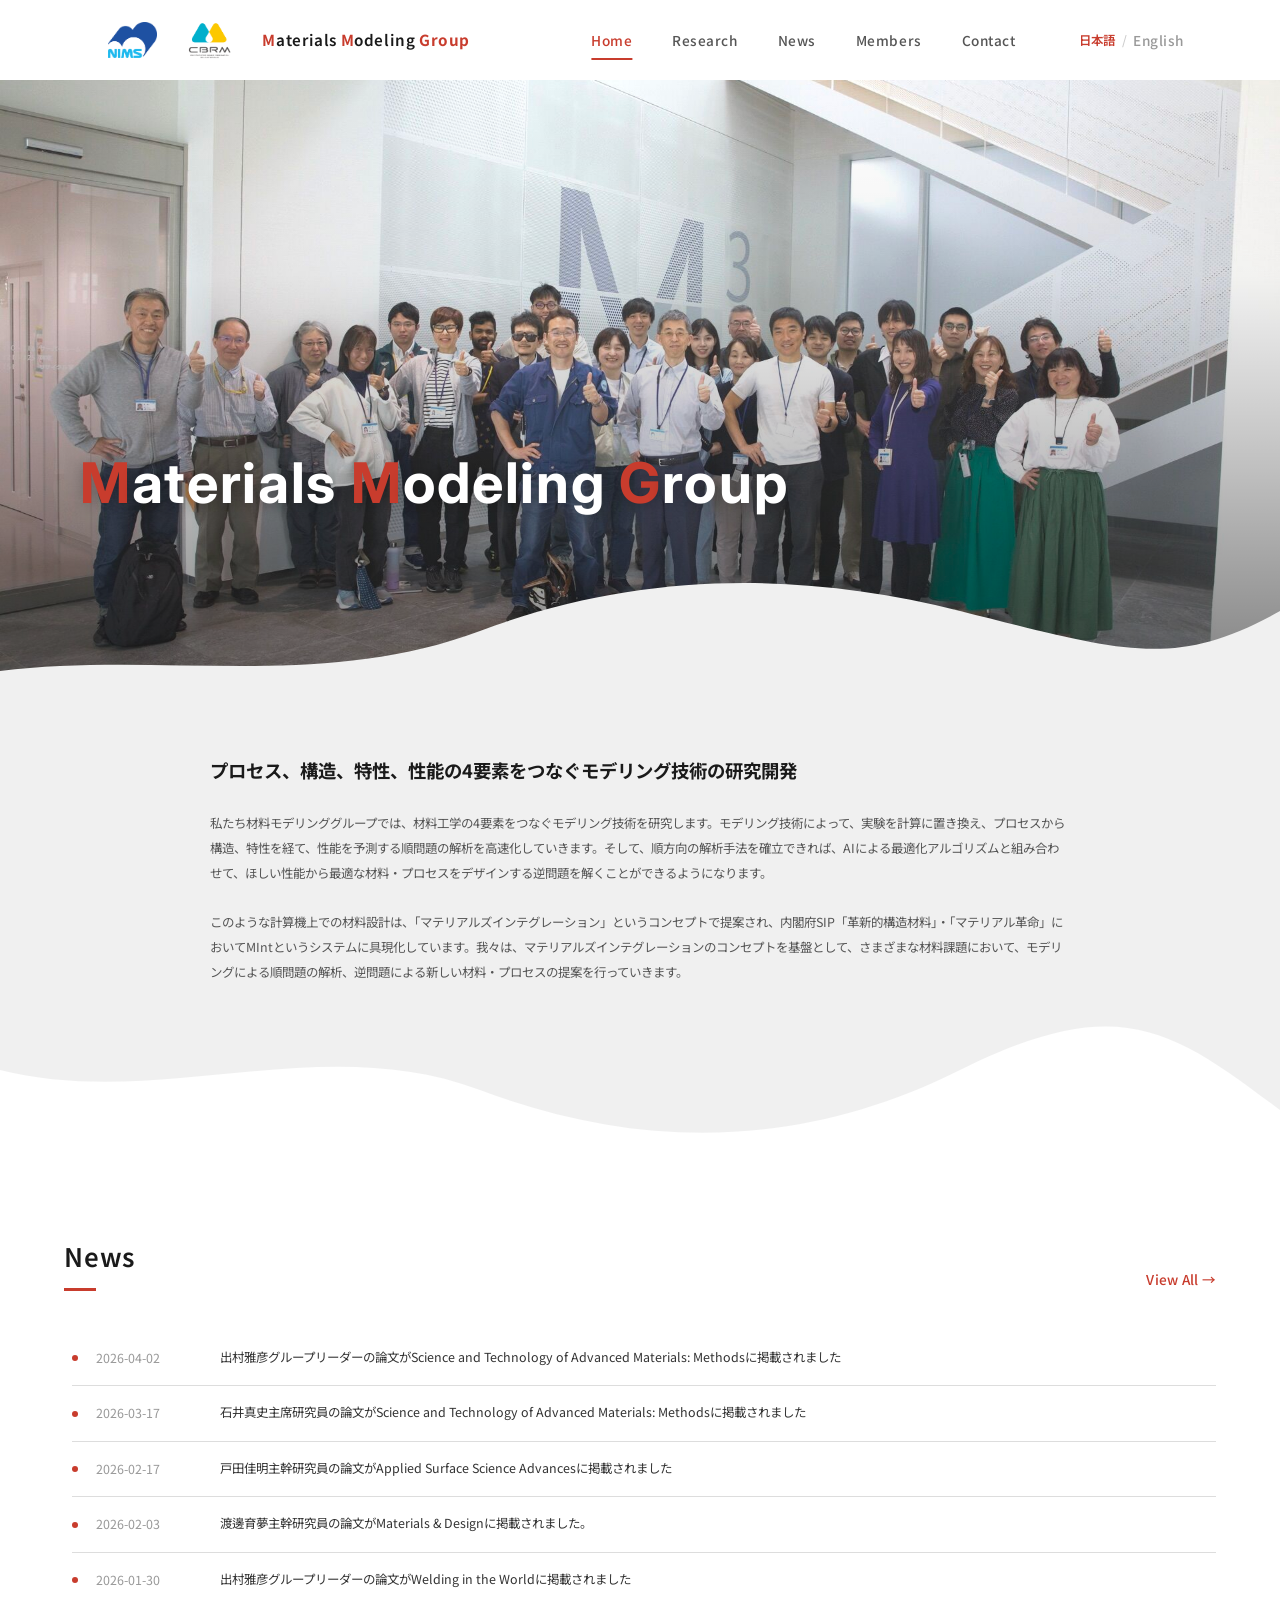
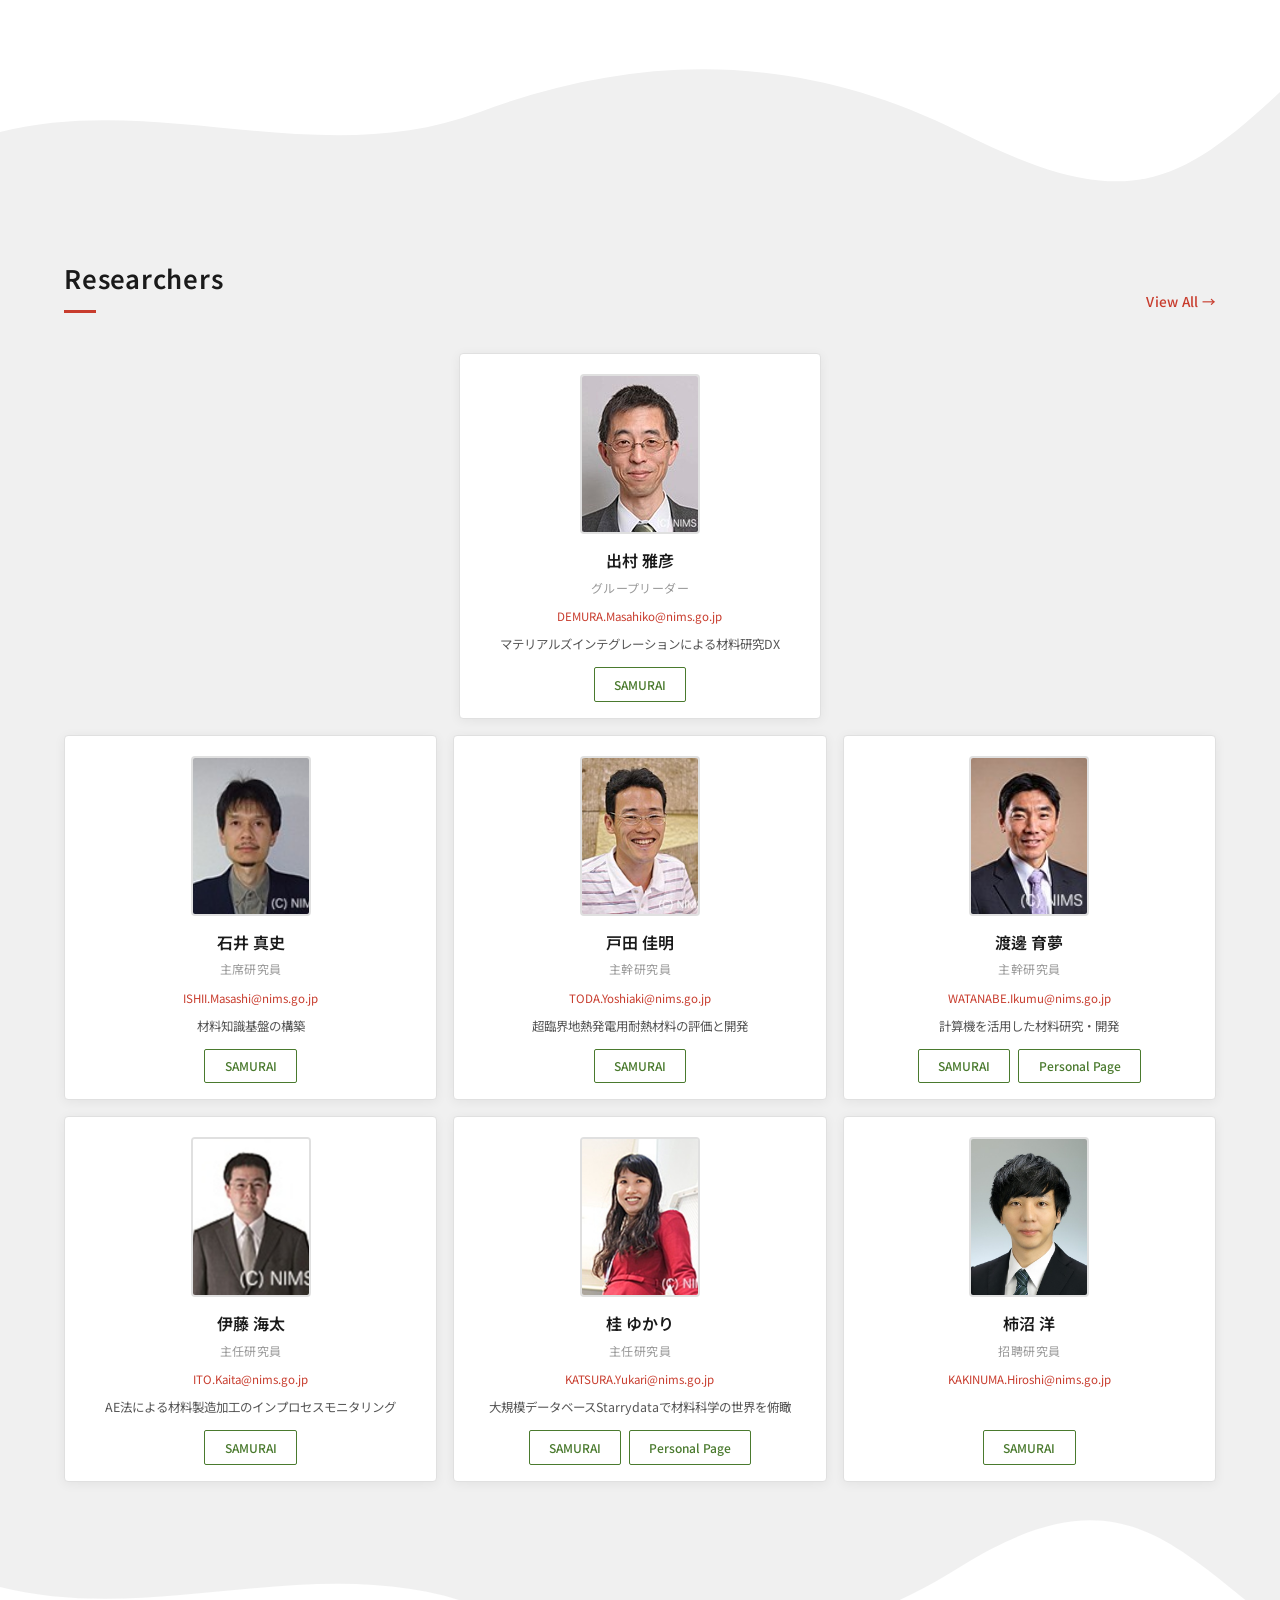
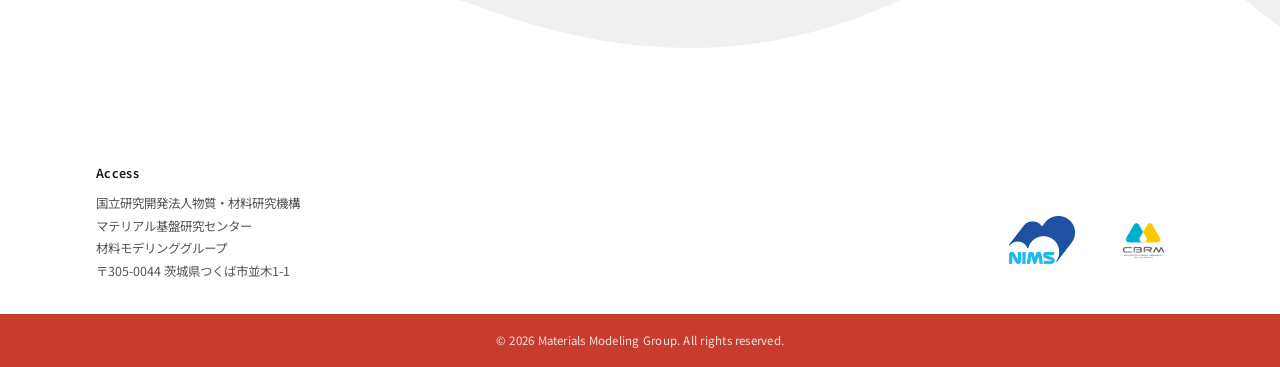
==== commit 02f88c8d: "ナビバーのロゴとグループ名を横一列に戻しつつロゴリンクを維持 ロゴをnavbar-brand内に戻してレイアウトを復元。<a>の入れ子を避ける ためナビバーのロゴはonclick+stopPropag" ====
--- a/index.html
+++ b/index.html
@@ -9,11 +9,11 @@
 <body>
   <header class="navbar">
     <div class="navbar-inner">
-      <div class="navbar-logos">
-        <a href="https://www.nims.go.jp/" target="_blank" rel="noopener"><img src="images/logo_nims_20190425mark.png" alt="NIMS"></a>
-        <a href="https://www.nims.go.jp/cbrm/" target="_blank" rel="noopener"><img src="images/cbrm_logo_tate.png" alt="CBRM"></a>
-      </div>
       <a href="index.html" class="navbar-brand">
+        <div class="navbar-logos">
+          <img src="images/logo_nims_20190425mark.png" alt="NIMS" class="logo-link" onclick="event.preventDefault();event.stopPropagation();window.open(&#39;https://www.nims.go.jp/&#39;,&#39;_blank&#39;)" style="cursor:pointer">
+          <img src="images/cbrm_logo_tate.png" alt="CBRM" class="logo-link" onclick="event.preventDefault();event.stopPropagation();window.open(&#39;https://www.nims.go.jp/cbrm/&#39;,&#39;_blank&#39;)" style="cursor:pointer">
+        </div>
         <span class="navbar-brand-text"><span>M</span>aterials <span>M</span>odeling <span>G</span><span class="group-full">roup</span><span class="group-short">r.</span></span>
       </a>
       <nav class="nav-links">
